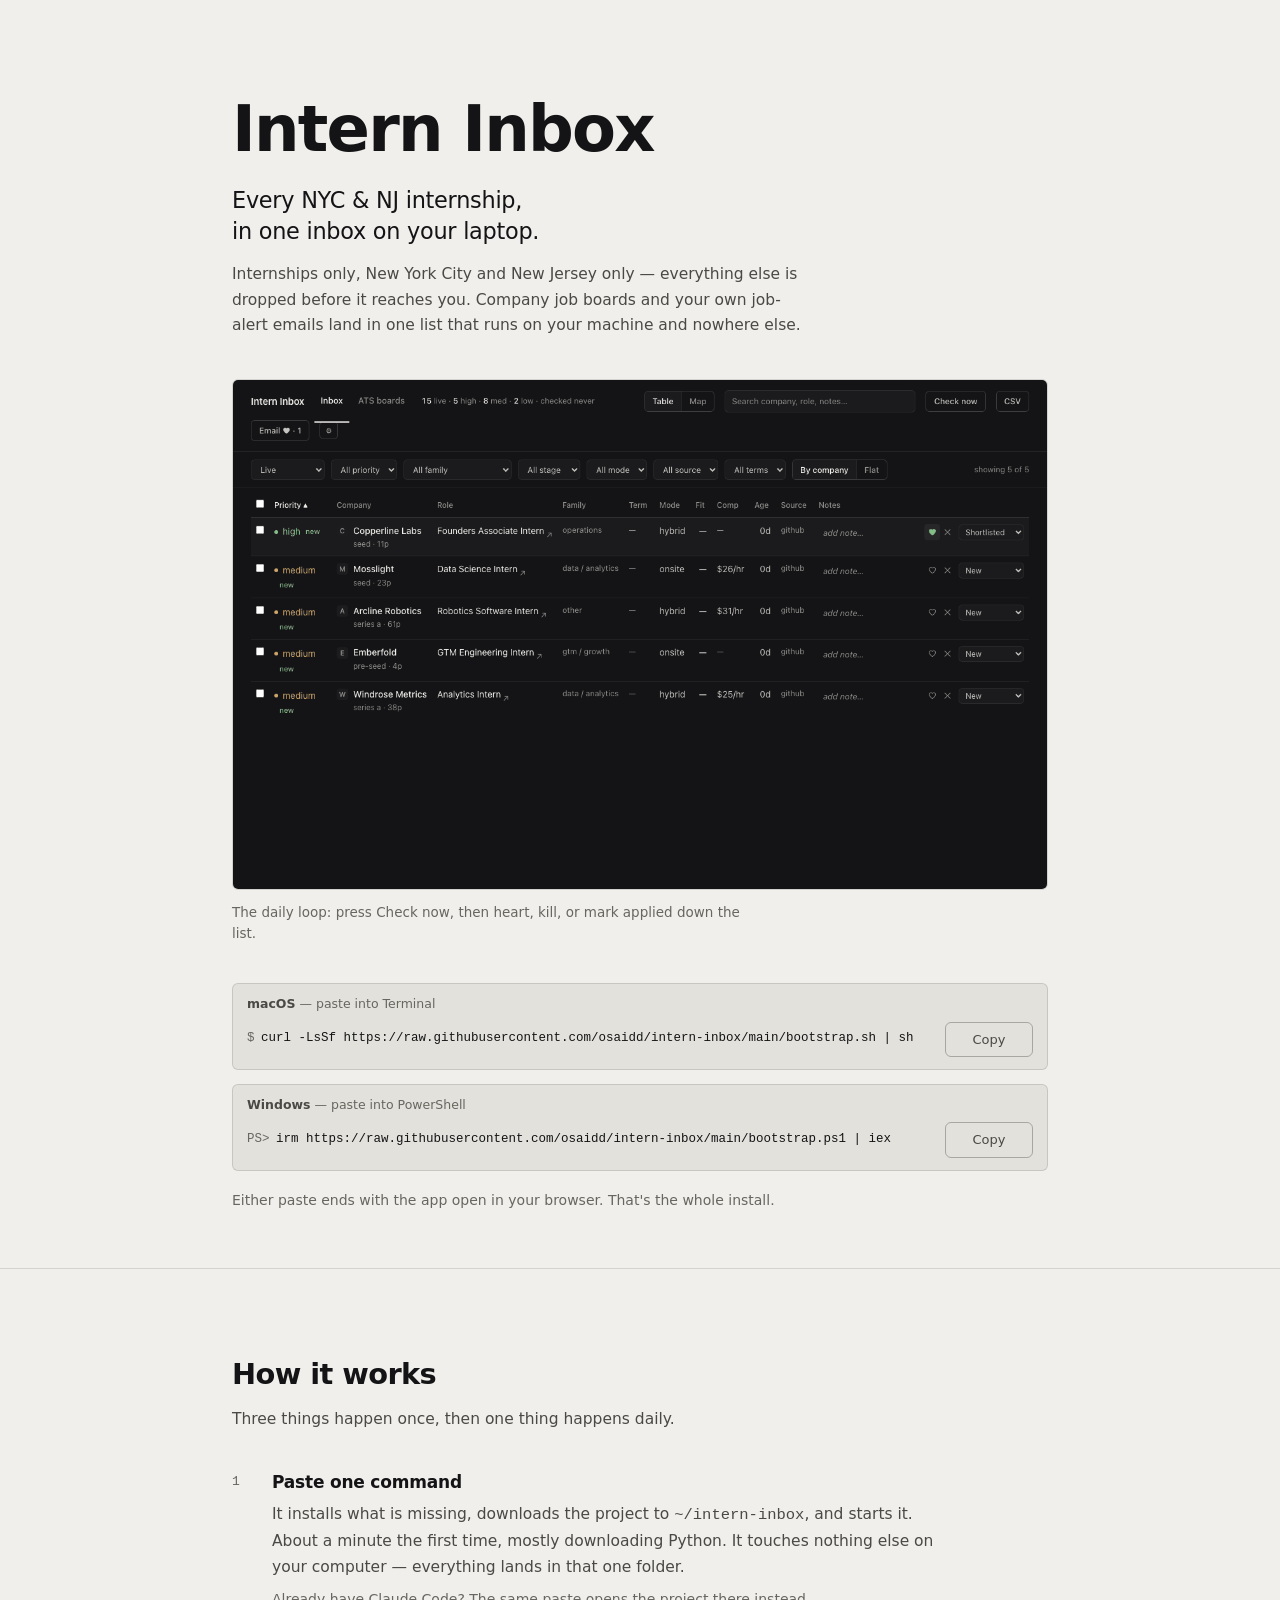
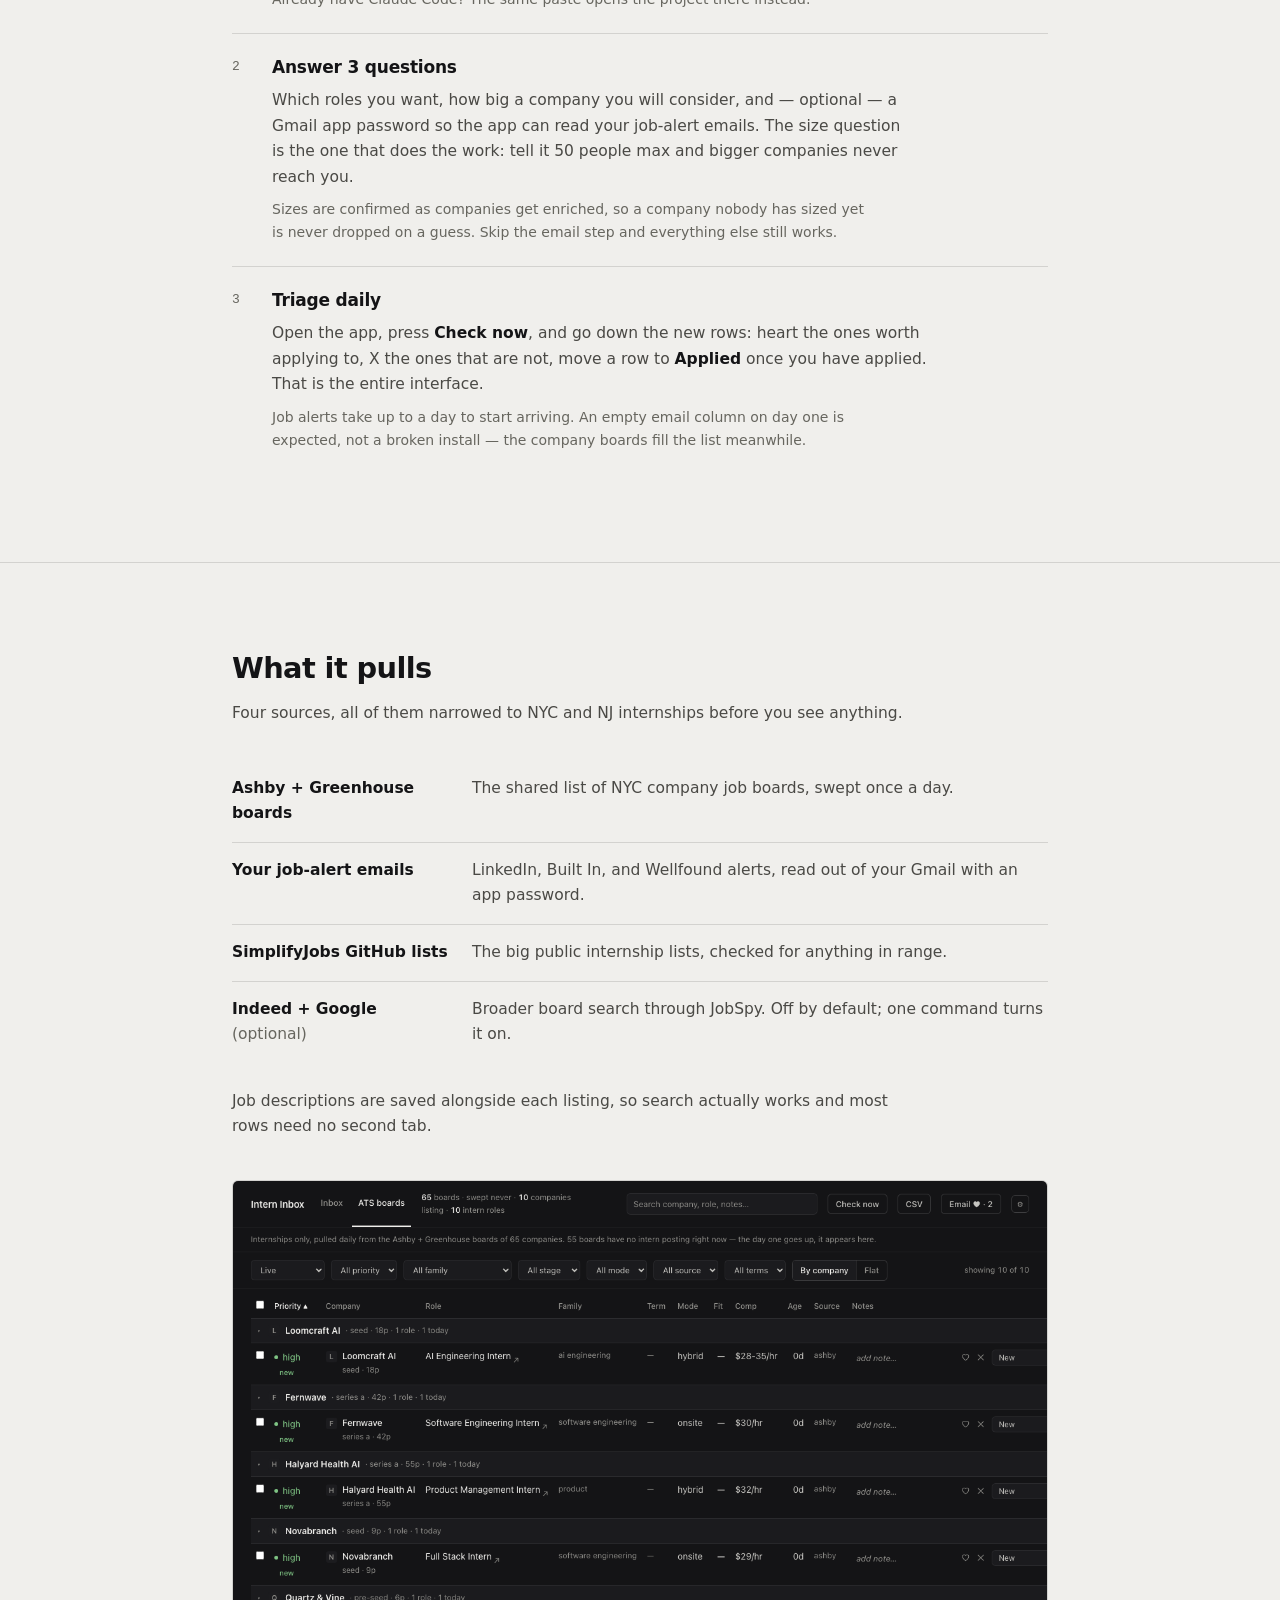
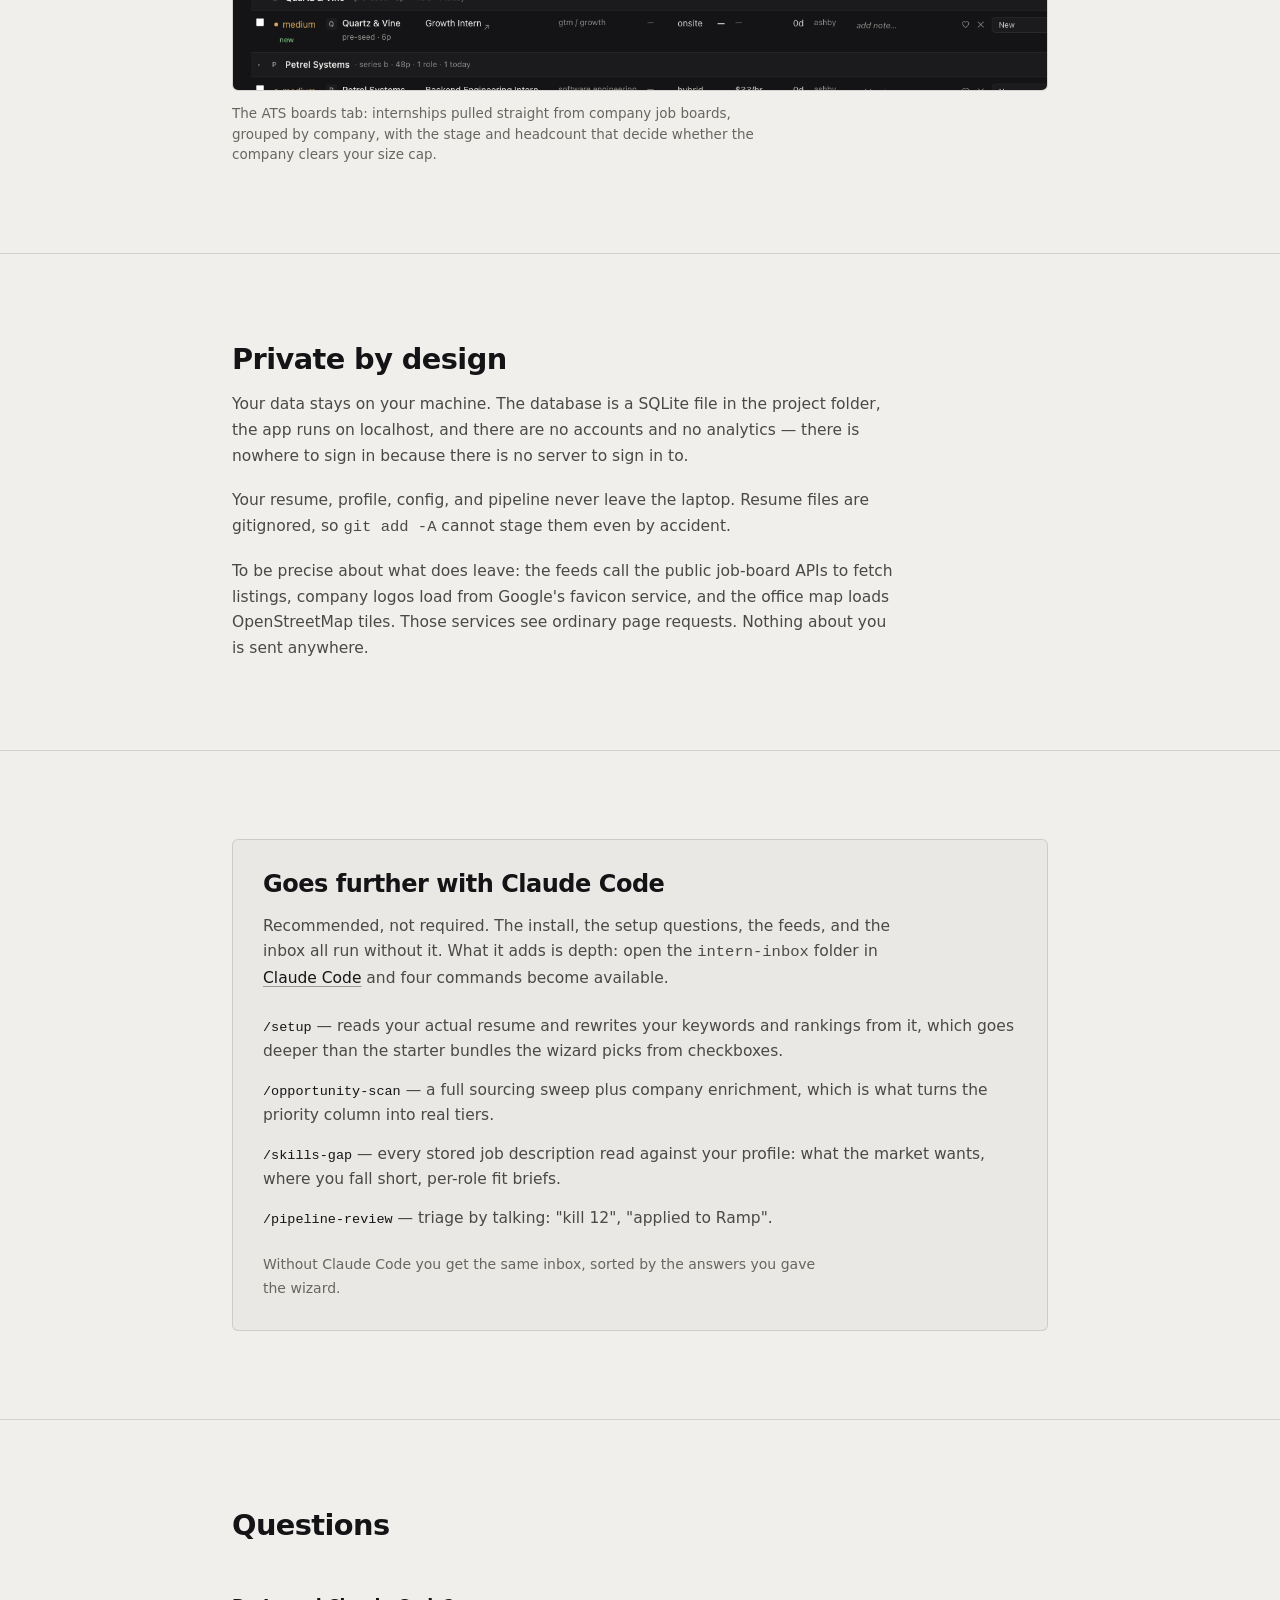
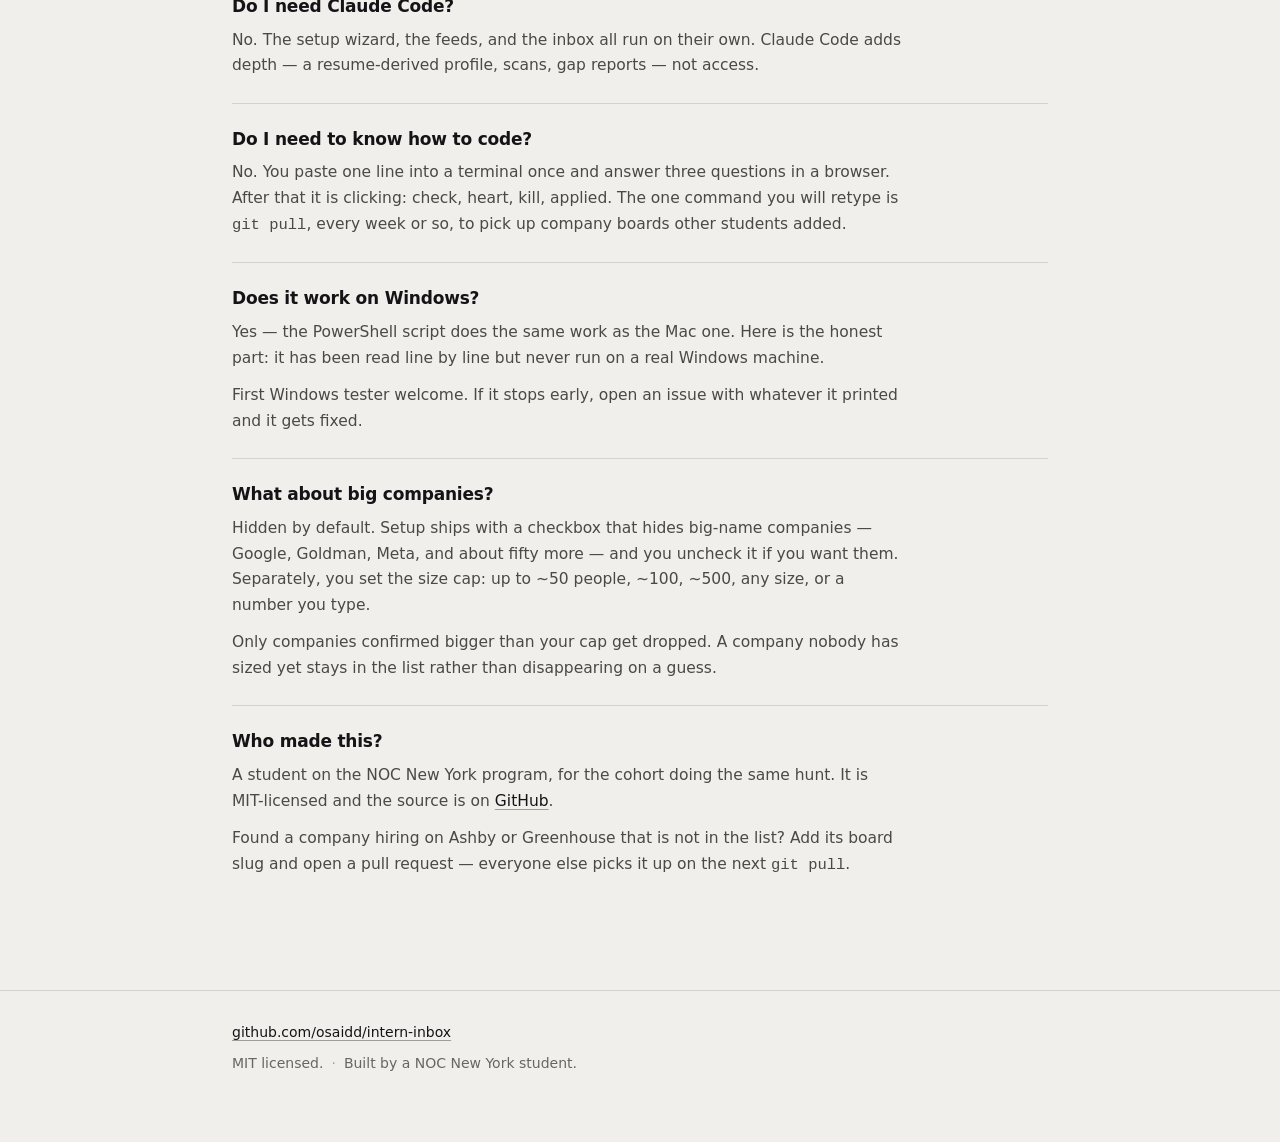
==== docs/index.html @ 1ba1673c "docs: self-contained landing page for GitHub Pages One file, no external requests. Inline CSS in the" ====
<!doctype html>
<html lang="en">
<head>
<meta charset="utf-8">
<meta name="viewport" content="width=device-width, initial-scale=1">
<meta name="color-scheme" content="dark light">
<title>Intern Inbox — NYC/NJ internships, triaged on your laptop</title>
<meta name="description" content="A local, private internship pipeline for students hunting NYC and NJ internships. Company job boards plus your own job-alert emails, triaged in one inbox that runs on your laptop. One paste to install.">
<meta property="og:type" content="website">
<meta property="og:title" content="Intern Inbox — NYC/NJ internships, triaged on your laptop">
<meta property="og:description" content="Company job boards plus your own job-alert emails, in one inbox that runs on your laptop. One paste to install. No accounts, no analytics, nothing leaves your machine.">
<meta property="og:image" content="https://osaidd.github.io/intern-inbox/social-card.png">
<meta property="og:image:width" content="1280">
<meta property="og:image:height" content="640">
<meta name="twitter:card" content="summary_large_image">
<link rel="icon" href="data:image/svg+xml,%3Csvg%20xmlns='http://www.w3.org/2000/svg'%20viewBox='0%200%20100%20100'%3E%3Ctext%20y='.9em'%20font-size='90'%3E📥%3C/text%3E%3C/svg%3E">
<style>
/* Intern Inbox — landing page.
   Same quiet-ledger palette as the app itself: near-black surfaces, off-white
   ink, hairline rules, one green reserved for state. Dark-first; the light
   scheme is the same two anchors inverted. No external requests. */
:root {
  color-scheme: dark;
  --bg: #141416;
  --surface: #1b1b1e;
  --raised: #202024;
  --line: rgba(255, 255, 255, 0.10);
  --line-strong: rgba(255, 255, 255, 0.18);
  --ink: #f0efec;
  --text: #c6c5c1;
  --muted: #8f8e8a;
  --ok: #7fc484;
  --rule: rgba(255, 255, 255, 0.38);
  --sans: "Inter", system-ui, -apple-system, "Segoe UI", sans-serif;
  --mono: "JetBrains Mono", ui-monospace, "SF Mono", Menlo, Consolas, monospace;
  --radius: 6px;
  --page: 880px;
  --pad: clamp(20px, 5vw, 32px);
  --rhythm: clamp(52px, 8vw, 88px);
  --lh: 1.7;
  --ease: cubic-bezier(0.22, 1, 0.36, 1);
}
@media (prefers-color-scheme: light) {
  :root {
    color-scheme: light;
    --bg: #f0efec;
    --surface: #e9e8e4;
    --raised: #e3e1dc;
    --line: rgba(0, 0, 0, 0.12);
    --line-strong: rgba(0, 0, 0, 0.26);
    --ink: #141416;
    --text: #4a4945;
    --muted: #67665f;
    --ok: #26682f;
    --rule: rgba(0, 0, 0, 0.34);
    --lh: 1.65;
  }
}

*, *::before, *::after { box-sizing: border-box; }
body, h1, h2, h3, p, ol, ul, dl, dd, figure, blockquote { margin: 0; }
ol, ul { padding: 0; list-style: none; }
html { background: var(--bg); -webkit-text-size-adjust: 100%; }
body {
  background: var(--bg);
  color: var(--text);
  font-family: var(--sans);
  font-size: 15.5px;
  line-height: var(--lh);
  -webkit-font-smoothing: antialiased;
  overflow-wrap: break-word;
}
a { color: var(--ink); text-decoration: underline; text-decoration-color: var(--rule);
    text-underline-offset: 3px; transition: text-decoration-color 0.15s ease-out; }
a:hover { text-decoration-color: currentColor; }
:is(a, button):focus-visible { outline: 2px solid var(--ink); outline-offset: 3px; border-radius: 2px; }
::selection { background: rgba(127, 196, 132, 0.28); }
img { max-width: 100%; height: auto; }
strong, b { color: var(--ink); font-weight: 600; }
code, kbd { font-family: var(--mono); }

.wrap { max-width: var(--page); margin: 0 auto; padding: 0 var(--pad); }

h1, h2, h3 { color: var(--ink); text-wrap: balance; letter-spacing: -0.02em; }
h1 {
  font-size: clamp(2.4rem, 1.62rem + 3.3vw, 4rem);
  font-weight: 600;
  line-height: 1.04;
  letter-spacing: -0.028em;
}
h2 { font-size: clamp(1.4rem, 1.22rem + 0.75vw, 1.8rem); font-weight: 600; line-height: 1.22; }
h3 { font-size: 1.0625rem; font-weight: 600; line-height: 1.4; letter-spacing: -0.012em; }
p { text-wrap: pretty; max-width: 68ch; }

/* ---------- hero ---------- */
.hero { padding: clamp(48px, 9vw, 96px) 0 clamp(34px, 5.5vw, 56px); }
.hero .deck {
  color: var(--ink);
  font-size: clamp(1.1rem, 1rem + 0.5vw, 1.4rem);
  line-height: 1.42;
  letter-spacing: -0.012em;
  margin-top: clamp(16px, 2.4vw, 22px);
  max-width: 32ch;
  text-wrap: balance;
}
.hero .scope { margin-top: 14px; color: var(--text); max-width: 58ch; }

figure { margin: clamp(28px, 4.5vw, 40px) 0 0; }
figure img { display: block; width: 100%; border: 1px solid var(--line); border-radius: var(--radius); }
figcaption { margin-top: 12px; color: var(--muted); font-size: 13.5px; line-height: 1.55; max-width: 62ch; }

/* ---------- paste commands ---------- */
/* minmax(0, 1fr) everywhere a pre-formatted command lives: without it the
   command's min-content width blows the track past the viewport. */
.pastes { margin-top: clamp(28px, 4.5vw, 40px); display: grid; grid-template-columns: minmax(0, 1fr); gap: 14px; }
.paste { min-width: 0; background: var(--raised); border: 1px solid var(--line); border-radius: var(--radius); padding: 12px 14px; }
.paste-os {
  display: block;
  color: var(--muted);
  font-size: 12.5px;
  line-height: 1.3;
  margin-bottom: 9px;
}
.paste-os b { color: var(--text); font-weight: 600; }
.paste-row { display: flex; align-items: center; gap: 12px; min-width: 0; }
.cmd {
  flex: 1 1 auto;
  min-width: 0;
  display: block;
  overflow-x: auto;
  scrollbar-width: thin;
  color: var(--ink);
  font-size: 12.5px;
  line-height: 1.65;
  white-space: pre;
  padding-bottom: 2px;
}
.cmd .prompt { color: var(--muted); user-select: none; -webkit-user-select: none; margin-right: 0.85ch; }
.copy {
  flex: 0 0 auto;
  min-width: 5.5rem;
  font: inherit;
  font-size: 13px;
  font-weight: 500;
  color: var(--text);
  background: none;
  border: 1px solid var(--line-strong);
  border-radius: var(--radius);
  padding: 6px 14px;
  cursor: pointer;
  transition: color 0.15s ease-out, border-color 0.15s ease-out, background-color 0.15s ease-out;
}
.copy:hover { color: var(--ink); border-color: var(--ink); background: var(--surface); }
.copy[data-state="done"], .copy[data-state="done"]:hover { color: var(--ok); border-color: var(--ok); background: none; }
.paste-hint { display: block; margin-top: 9px; color: var(--muted); font-size: 12.5px; }
.paste-hint[hidden] { display: none; }
.hero-note { margin-top: 18px; color: var(--muted); font-size: 14px; }

/* ---------- sections ---------- */
section { border-top: 1px solid var(--line); padding: var(--rhythm) 0; }
.lede { margin-top: 15px; }
.lede + .lede { margin-top: 19px; }

/* how it works — a real sequence, so the numbers mean something */
.steps { margin-top: clamp(24px, 3.5vw, 34px); }
.steps li { display: grid; grid-template-columns: 2.25rem minmax(0, 1fr); gap: 0 4px; padding: 22px 0; border-top: 1px solid var(--line); }
.steps li:first-child { border-top: 0; padding-top: 4px; }
.steps .n { color: var(--muted); font-family: var(--mono); font-size: 13px; font-variant-numeric: tabular-nums; line-height: 1.75; }
.steps p { margin-top: 8px; }
.steps .aside { margin-top: 8px; color: var(--muted); font-size: 14px; }

/* what it pulls — ledger rows, not cards */
.sources { margin-top: clamp(24px, 3.5vw, 34px); display: grid; grid-template-columns: minmax(0, 15rem) minmax(0, 1fr); }
.sources dt { color: var(--ink); font-weight: 600; padding: 15px 20px 15px 0; border-top: 1px solid var(--line); }
.sources dd { margin: 0; padding: 15px 0; border-top: 1px solid var(--line); }
.sources dt:first-of-type, .sources dt:first-of-type + dd { border-top: 0; }
.sources .opt { color: var(--muted); font-weight: 400; }
.after-sources { margin-top: 26px; }

/* claude code — an aside, so it gets the one panel on the page */
.panel { background: var(--surface); border: 1px solid var(--line); border-radius: var(--radius); padding: clamp(20px, 3.4vw, 30px); }
.panel h2 { font-size: clamp(1.25rem, 1.14rem + 0.45vw, 1.5rem); }
.commands { margin-top: 22px; display: grid; gap: 13px; }
.commands li { padding-left: 0; }
.commands code { color: var(--ink); font-size: 13.5px; font-weight: 500; }
.commands span { color: var(--text); }
.panel .close { margin-top: 22px; color: var(--muted); font-size: 14px; }

/* faq */
.faq { margin-top: clamp(20px, 3vw, 28px); }
.faq > div { padding: 24px 0; border-top: 1px solid var(--line); }
.faq > div:first-child { border-top: 0; }
.faq p { margin-top: 9px; }
.faq p + p { margin-top: 12px; }

/* footer */
footer { border-top: 1px solid var(--line); padding: 30px 0 clamp(44px, 7vw, 72px); color: var(--muted); font-size: 14px; }
footer p { max-width: none; }
footer .meta { margin-top: 7px; }
footer .sep { padding: 0 8px; opacity: 0.55; }

.vh { position: absolute; width: 1px; height: 1px; margin: -1px; padding: 0; overflow: hidden; clip-path: inset(50%); white-space: nowrap; border: 0; }

/* ---------- narrow ---------- */
/* The paste row stacks as soon as the command stops fitting beside the button —
   a command clipped by two characters reads as a bug, not as a scroll box. */
@media (max-width: 880px) {
  .paste-row { flex-direction: column; align-items: stretch; gap: 12px; }
  .cmd { max-width: 100%; }
  .copy { width: 100%; padding: 10px 14px; }
}
@media (max-width: 640px) {
  body { font-size: 15px; }
  .hero .deck { max-width: none; }
  .steps li { grid-template-columns: 1.75rem minmax(0, 1fr); }
  .sources { grid-template-columns: minmax(0, 1fr); }
  .sources dt { padding: 16px 0 0; }
  .sources dd { padding: 4px 0 16px; border-top: 0; }
  .sources dt:first-of-type + dd { border-top: 0; }
  footer .meta span { display: block; }
  footer .meta .sep { display: none; }
}

/* ---------- motion ---------- */
@media (prefers-reduced-motion: no-preference) {
  .hero > .wrap > * { animation: rise 0.55s var(--ease) both; }
  .hero > .wrap > *:nth-child(2) { animation-delay: 0.05s; }
  .hero > .wrap > *:nth-child(3) { animation-delay: 0.1s; }
  .hero > .wrap > *:nth-child(4) { animation-delay: 0.15s; }
  .hero > .wrap > *:nth-child(5) { animation-delay: 0.2s; }
  .hero > .wrap > *:nth-child(6) { animation-delay: 0.25s; }
  @keyframes rise { from { opacity: 0; transform: translateY(10px); } to { opacity: 1; transform: none; } }
}
</style>
</head>
<body>

<header class="hero">
  <div class="wrap">
    <h1>Intern Inbox</h1>
    <p class="deck">Every NYC &amp; NJ internship, in one inbox on your laptop.</p>
    <p class="scope">Internships only, New York City and New Jersey only — everything else is dropped
      before it reaches you. Company job boards and your own job-alert emails land in one list that
      runs on your machine and nowhere else.</p>

    <figure>
      <img src="demo.gif" alt="The Intern Inbox app: a dark table of NYC internship listings being worked through row by row — hearted, killed, moved to applied — then the ATS boards tab, grouped by company." width="1280" height="800" loading="lazy" decoding="async">
      <figcaption>The daily loop: press Check now, then heart, kill, or mark applied down the list.</figcaption>
    </figure>

    <div class="pastes">
      <div class="paste">
        <span class="paste-os"><b>macOS</b> — paste into Terminal</span>
        <div class="paste-row">
          <code class="cmd"><span class="prompt" aria-hidden="true">$</span><span id="cmd-mac">curl -LsSf https://raw.githubusercontent.com/osaidd/intern-inbox/main/bootstrap.sh | sh</span></code>
          <button type="button" class="copy" data-cmd="cmd-mac" data-hint="hint-mac">
            <span class="copy-label" aria-live="polite">Copy</span>
            <span class="vh"> the macOS install command</span>
          </button>
        </div>
        <span class="paste-hint" id="hint-mac" hidden>Selected — press Cmd-C to copy.</span>
      </div>

      <div class="paste">
        <span class="paste-os"><b>Windows</b> — paste into PowerShell</span>
        <div class="paste-row">
          <code class="cmd"><span class="prompt" aria-hidden="true">PS&gt;</span><span id="cmd-win">irm https://raw.githubusercontent.com/osaidd/intern-inbox/main/bootstrap.ps1 | iex</span></code>
          <button type="button" class="copy" data-cmd="cmd-win" data-hint="hint-win">
            <span class="copy-label" aria-live="polite">Copy</span>
            <span class="vh"> the Windows install command</span>
          </button>
        </div>
        <span class="paste-hint" id="hint-win" hidden>Selected — press Ctrl-C to copy.</span>
      </div>
    </div>

    <p class="hero-note">Either paste ends with the app open in your browser. That's the whole install.</p>
  </div>
</header>

<main>

<section id="how">
  <div class="wrap">
    <h2>How it works</h2>
    <p class="lede">Three things happen once, then one thing happens daily.</p>

    <ol class="steps">
      <li>
        <span class="n" aria-hidden="true">1</span>
        <div>
          <h3>Paste one command</h3>
          <p>It installs what is missing, downloads the project to <code>~/intern-inbox</code>, and starts it.
            About a minute the first time, mostly downloading Python. It touches nothing else on your computer —
            everything lands in that one folder.</p>
          <p class="aside">Already have Claude Code? The same paste opens the project there instead.</p>
        </div>
      </li>
      <li>
        <span class="n" aria-hidden="true">2</span>
        <div>
          <h3>Answer 3 questions</h3>
          <p>Which roles you want, how big a company you will consider, and — optional — a Gmail app password
            so the app can read your job-alert emails. The size question is the one that does the work:
            tell it 50 people max and bigger companies never reach you.</p>
          <p class="aside">Sizes are confirmed as companies get enriched, so a company nobody has sized yet
            is never dropped on a guess. Skip the email step and everything else still works.</p>
        </div>
      </li>
      <li>
        <span class="n" aria-hidden="true">3</span>
        <div>
          <h3>Triage daily</h3>
          <p>Open the app, press <strong>Check now</strong>, and go down the new rows: heart the ones worth
            applying to, X the ones that are not, move a row to <strong>Applied</strong> once you have applied.
            That is the entire interface.</p>
          <p class="aside">Job alerts take up to a day to start arriving. An empty email column on day one is
            expected, not a broken install — the company boards fill the list meanwhile.</p>
        </div>
      </li>
    </ol>
  </div>
</section>

<section id="sources">
  <div class="wrap">
    <h2>What it pulls</h2>
    <p class="lede">Four sources, all of them narrowed to NYC and NJ internships before you see anything.</p>

    <dl class="sources">
      <dt>Ashby + Greenhouse boards</dt>
      <dd>The shared list of NYC company job boards, swept once a day.</dd>

      <dt>Your job-alert emails</dt>
      <dd>LinkedIn, Built In, and Wellfound alerts, read out of your Gmail with an app password.</dd>

      <dt>SimplifyJobs GitHub lists</dt>
      <dd>The big public internship lists, checked for anything in range.</dd>

      <dt>Indeed + Google <span class="opt">(optional)</span></dt>
      <dd>Broader board search through JobSpy. Off by default; one command turns it on.</dd>
    </dl>

    <p class="after-sources">Job descriptions are saved alongside each listing, so search actually works and
      most rows need no second tab.</p>

    <figure>
      <img src="screenshot.png" alt="The ATS boards tab, grouped by company: Loomcraft AI, Fernwave, Halyard Health AI and others, each showing its intern roles with priority, funding stage, headcount, work mode and hourly pay." width="1280" height="800" loading="lazy" decoding="async">
      <figcaption>The ATS boards tab: internships pulled straight from company job boards, grouped by company,
        with the stage and headcount that decide whether the company clears your size cap.</figcaption>
    </figure>
  </div>
</section>

<section id="private">
  <div class="wrap">
    <h2>Private by design</h2>
    <p class="lede">Your data stays on your machine. The database is a SQLite file in the project folder,
      the app runs on localhost, and there are no accounts and no analytics — there is nowhere to sign in
      because there is no server to sign in to.</p>
    <p class="lede">Your resume, profile, config, and pipeline never leave the laptop. Resume files are
      gitignored, so <code>git add -A</code> cannot stage them even by accident.</p>
    <p class="lede">To be precise about what does leave: the feeds call the public job-board APIs to fetch
      listings, company logos load from Google's favicon service, and the office map loads OpenStreetMap
      tiles. Those services see ordinary page requests. Nothing about you is sent anywhere.</p>
  </div>
</section>

<section id="claude">
  <div class="wrap">
    <div class="panel">
      <h2>Goes further with Claude Code</h2>
      <p class="lede">Recommended, not required. The install, the setup questions, the feeds, and the inbox
        all run without it. What it adds is depth: open the <code>intern-inbox</code> folder in
        <a href="https://claude.com/claude-code">Claude Code</a> and four commands become available.</p>

      <ul class="commands">
        <li><code>/setup</code> <span>— reads your actual resume and rewrites your keywords and rankings from
          it, which goes deeper than the starter bundles the wizard picks from checkboxes.</span></li>
        <li><code>/opportunity-scan</code> <span>— a full sourcing sweep plus company enrichment, which is what
          turns the priority column into real tiers.</span></li>
        <li><code>/skills-gap</code> <span>— every stored job description read against your profile: what the
          market wants, where you fall short, per-role fit briefs.</span></li>
        <li><code>/pipeline-review</code> <span>— triage by talking: "kill 12", "applied to Ramp".</span></li>
      </ul>

      <p class="close">Without Claude Code you get the same inbox, sorted by the answers you gave the wizard.</p>
    </div>
  </div>
</section>

<section id="faq">
  <div class="wrap">
    <h2>Questions</h2>

    <div class="faq">
      <div>
        <h3>Do I need Claude Code?</h3>
        <p>No. The setup wizard, the feeds, and the inbox all run on their own. Claude Code adds depth — a
          resume-derived profile, scans, gap reports — not access.</p>
      </div>

      <div>
        <h3>Do I need to know how to code?</h3>
        <p>No. You paste one line into a terminal once and answer three questions in a browser. After that it
          is clicking: check, heart, kill, applied. The one command you will retype is <code>git pull</code>,
          every week or so, to pick up company boards other students added.</p>
      </div>

      <div>
        <h3>Does it work on Windows?</h3>
        <p>Yes — the PowerShell script does the same work as the Mac one. Here is the honest part: it has been
          read line by line but never run on a real Windows machine.</p>
        <p>First Windows tester welcome. If it stops early, open an issue with whatever it printed and it gets
          fixed.</p>
      </div>

      <div>
        <h3>What about big companies?</h3>
        <p>Hidden by default. Setup ships with a checkbox that hides big-name companies — Google, Goldman, Meta,
          and about fifty more — and you uncheck it if you want them. Separately, you set the size cap: up to
          ~50 people, ~100, ~500, any size, or a number you type.</p>
        <p>Only companies confirmed bigger than your cap get dropped. A company nobody has sized yet stays in
          the list rather than disappearing on a guess.</p>
      </div>

      <div>
        <h3>Who made this?</h3>
        <p>A student on the NOC New York program, for the cohort doing the same hunt. It is MIT-licensed and the
          source is on <a href="https://github.com/osaidd/intern-inbox">GitHub</a>.</p>
        <p>Found a company hiring on Ashby or Greenhouse that is not in the list? Add its board slug and open a
          pull request — everyone else picks it up on the next <code>git pull</code>.</p>
      </div>
    </div>
  </div>
</section>

</main>

<footer>
  <div class="wrap">
    <p><a href="https://github.com/osaidd/intern-inbox">github.com/osaidd/intern-inbox</a></p>
    <p class="meta">
      <span>MIT licensed.</span><span class="sep" aria-hidden="true">·</span><span>Built by a NOC New York student.</span>
    </p>
  </div>
</footer>

<script>
(function () {
  var RESET = 2000;
  var isMac = /Mac|iPhone|iPad/.test(navigator.userAgent || "");

  function flash(btn, label, hint, state) {
    var labelEl = btn.querySelector(".copy-label");
    var hintEl = btn.dataset.hint ? document.getElementById(btn.dataset.hint) : null;
    labelEl.textContent = label;
    btn.dataset.state = state;
    if (hintEl) { hintEl.hidden = !hint; }
    clearTimeout(btn._t);
    btn._t = setTimeout(function () {
      labelEl.textContent = "Copy";
      btn.removeAttribute("data-state");
      if (hintEl) { hintEl.hidden = true; }
    }, RESET);
  }

  function selectFallback(btn, node) {
    try {
      var range = document.createRange();
      range.selectNodeContents(node);
      var sel = window.getSelection();
      sel.removeAllRanges();
      sel.addRange(range);
      var copied = false;
      try { copied = document.execCommand("copy"); } catch (e) { copied = false; }
      if (copied) { flash(btn, "Copied", false, "done"); }
      else { flash(btn, "Selected", true, "sel"); }
    } catch (e) {
      flash(btn, "Select it", false, "sel");
    }
  }

  Array.prototype.forEach.call(document.querySelectorAll(".copy"), function (btn) {
    var node = document.getElementById(btn.dataset.cmd);
    if (!node) { return; }
    var hintEl = btn.dataset.hint ? document.getElementById(btn.dataset.hint) : null;
    if (hintEl) { hintEl.textContent = "Selected — press " + (isMac ? "Cmd-C" : "Ctrl-C") + " to copy."; }

    btn.addEventListener("click", function () {
      var text = node.textContent;
      if (navigator.clipboard && navigator.clipboard.writeText) {
        navigator.clipboard.writeText(text).then(
          function () { flash(btn, "Copied", false, "done"); },
          function () { selectFallback(btn, node); }
        );
      } else {
        selectFallback(btn, node);
      }
    });
  });
})();
</script>

</body>
</html>
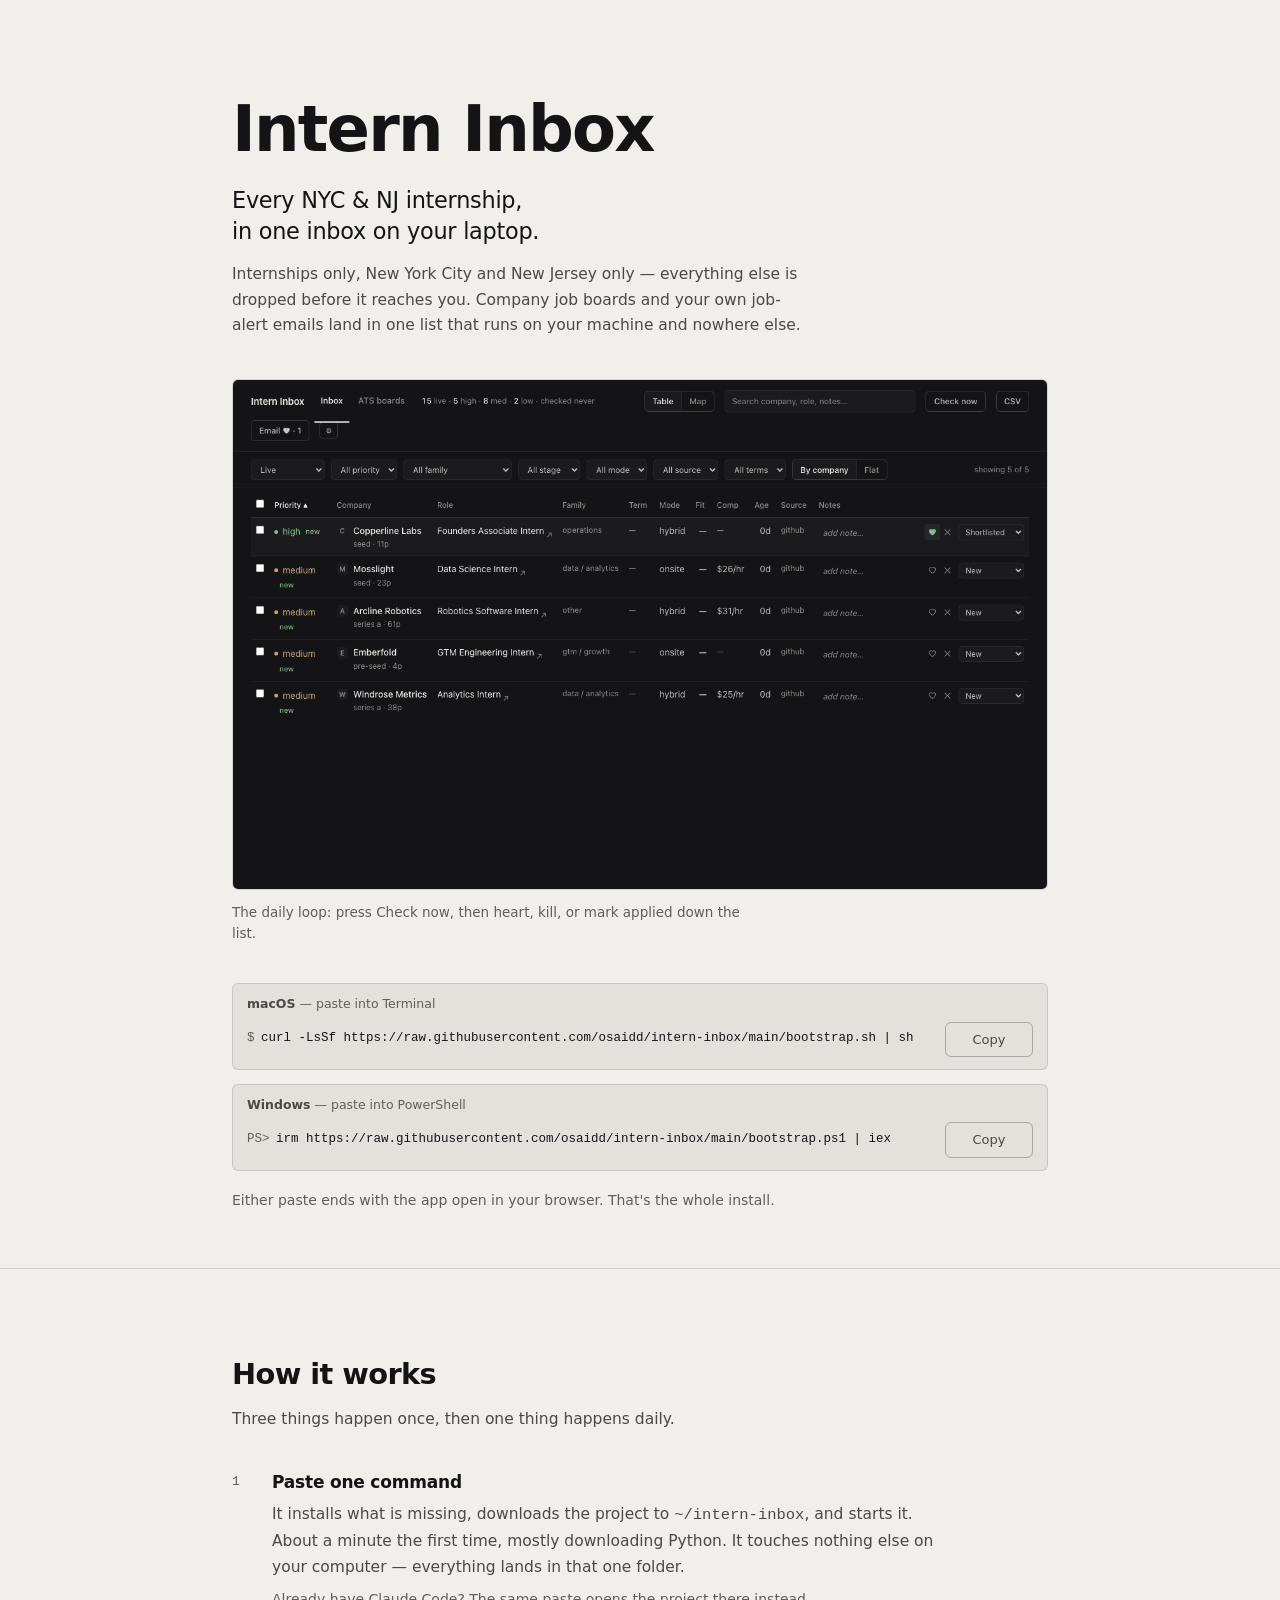
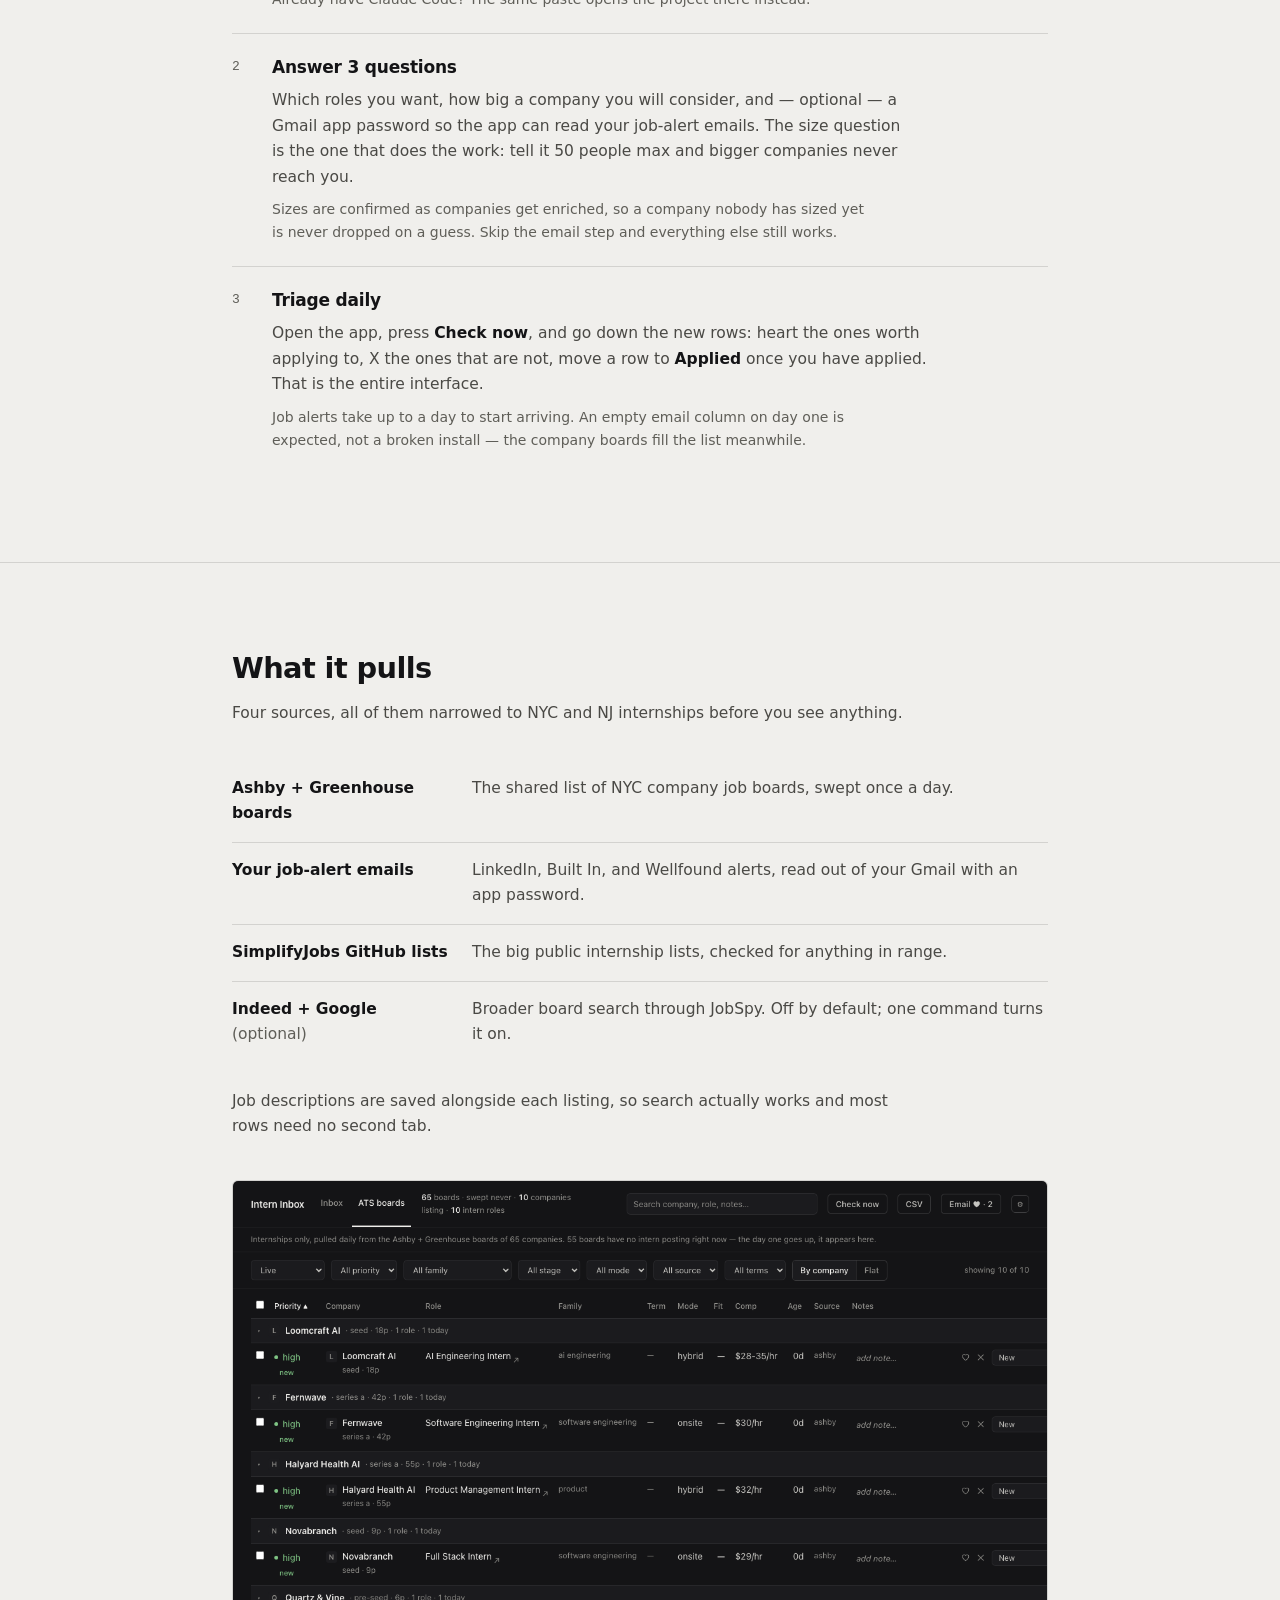
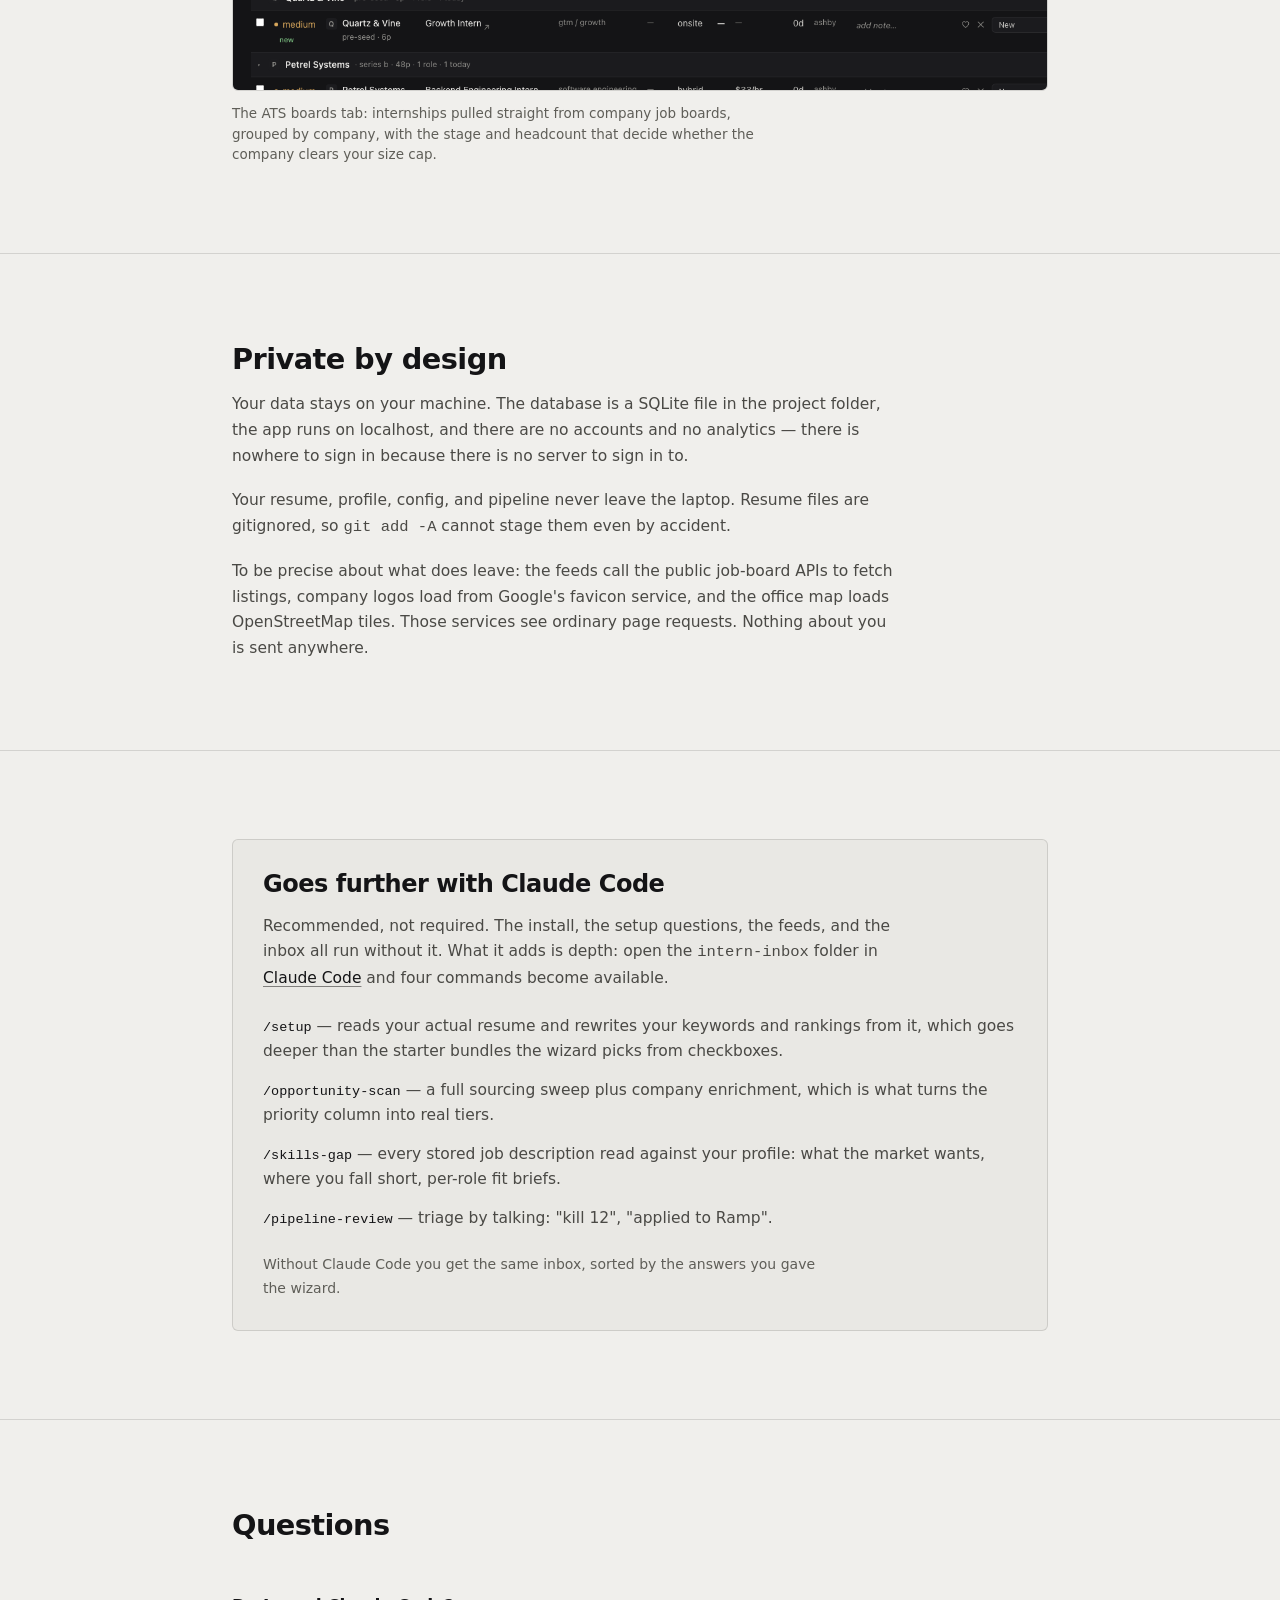
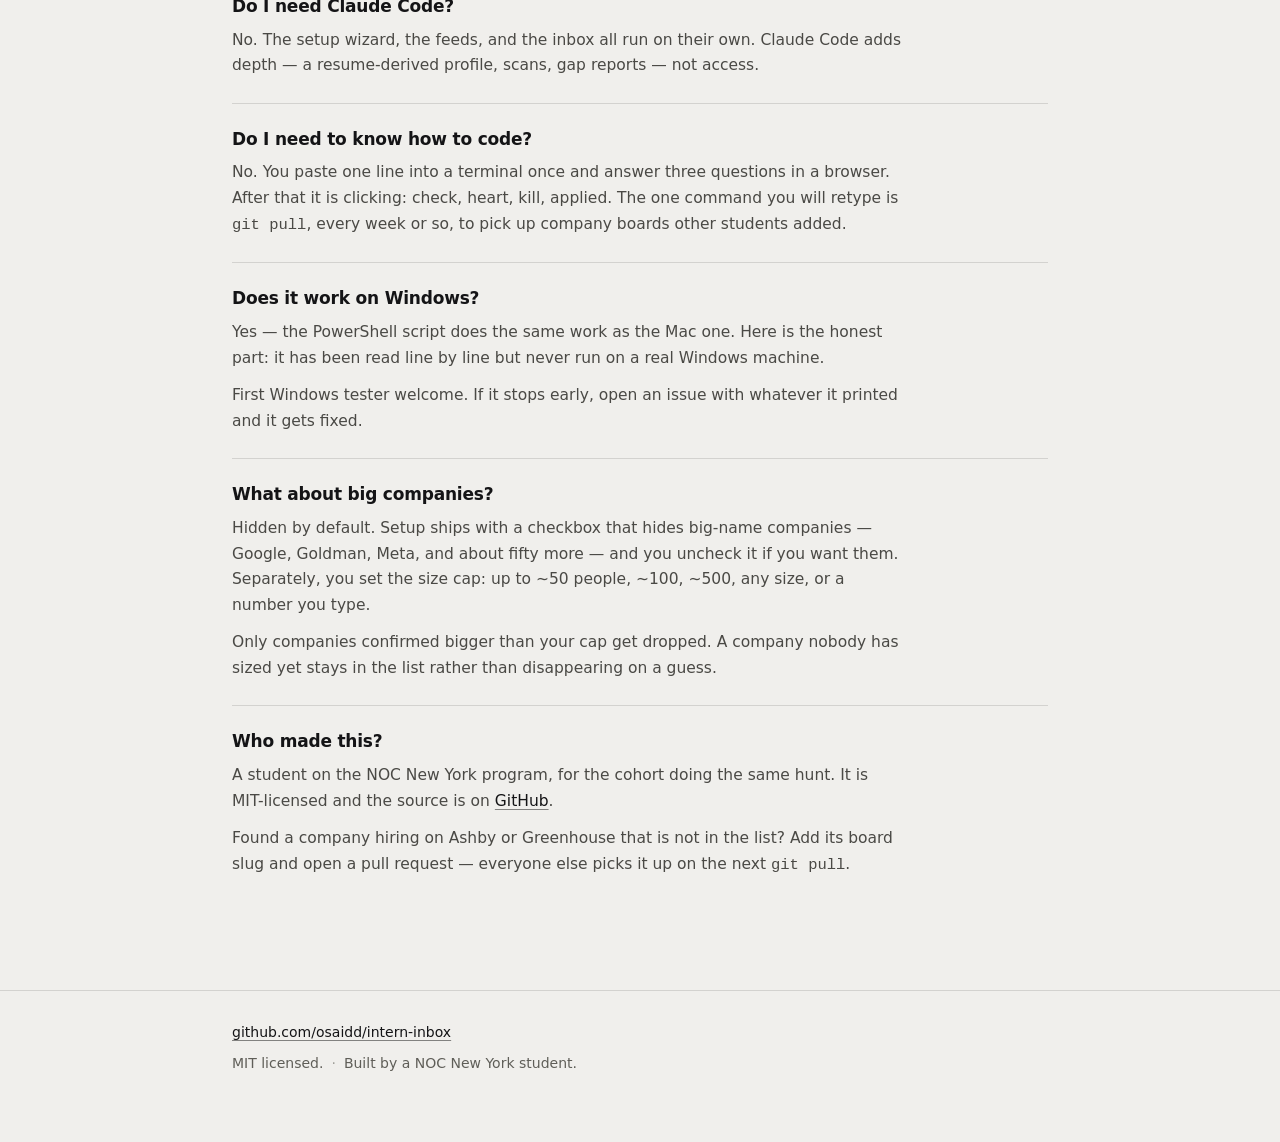
==== commit 5c6d324e: "docs: landing-page self-review — AA in light mode, list semantics restored Three things the first pa" ====
--- a/docs/index.html
+++ b/docs/index.html
@@ -50,9 +50,9 @@
     --line-strong: rgba(0, 0, 0, 0.26);
     --ink: #141416;
     --text: #4a4945;
-    --muted: #67665f;
+    --muted: #5f5e58;
     --ok: #26682f;
-    --rule: rgba(0, 0, 0, 0.34);
+    --rule: rgba(0, 0, 0, 0.46);
     --lh: 1.65;
   }
 }
@@ -285,7 +285,7 @@
     <h2>How it works</h2>
     <p class="lede">Three things happen once, then one thing happens daily.</p>
 
-    <ol class="steps">
+    <ol class="steps" role="list">
       <li>
         <span class="n" aria-hidden="true">1</span>
         <div>
@@ -374,7 +374,7 @@
         all run without it. What it adds is depth: open the <code>intern-inbox</code> folder in
         <a href="https://claude.com/claude-code">Claude Code</a> and four commands become available.</p>
 
-      <ul class="commands">
+      <ul class="commands" role="list">
         <li><code>/setup</code> <span>— reads your actual resume and rewrites your keywords and rankings from
           it, which goes deeper than the starter bundles the wizard picks from checkboxes.</span></li>
         <li><code>/opportunity-scan</code> <span>— a full sourcing sweep plus company enrichment, which is what
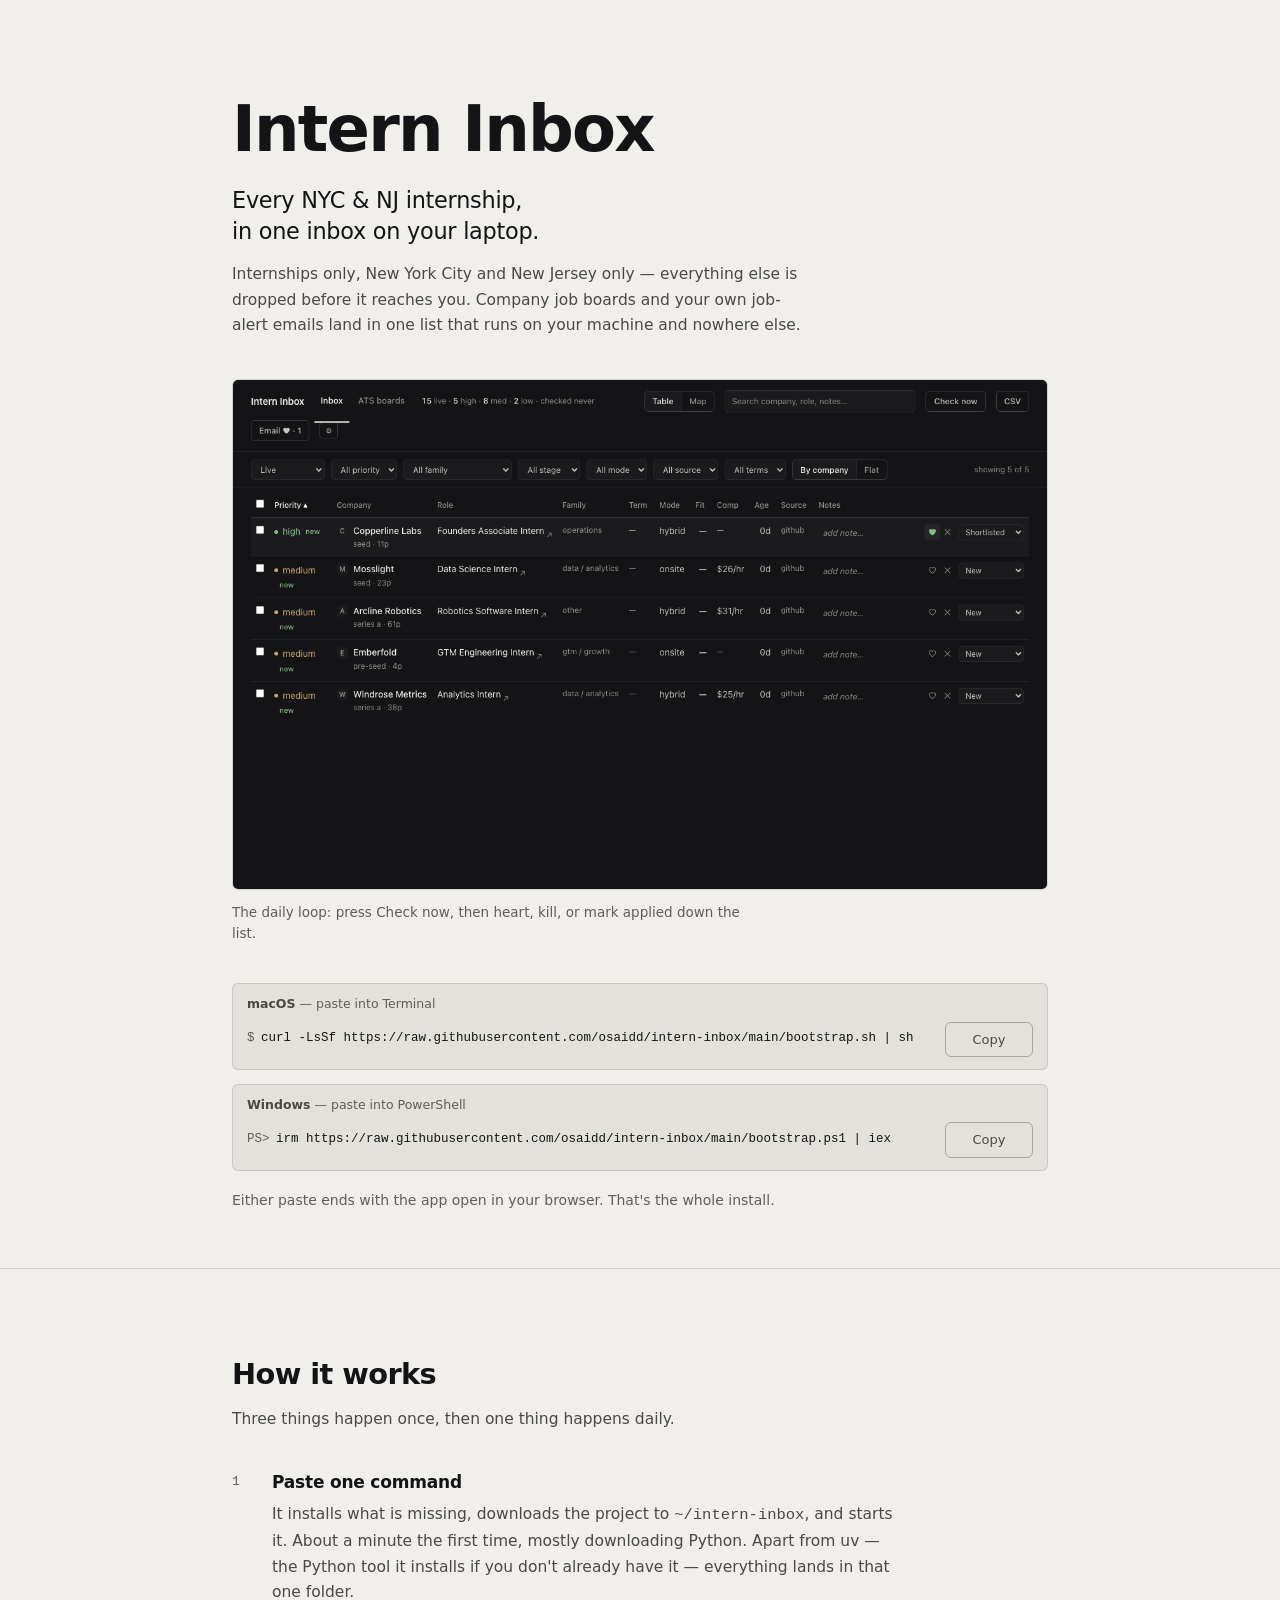
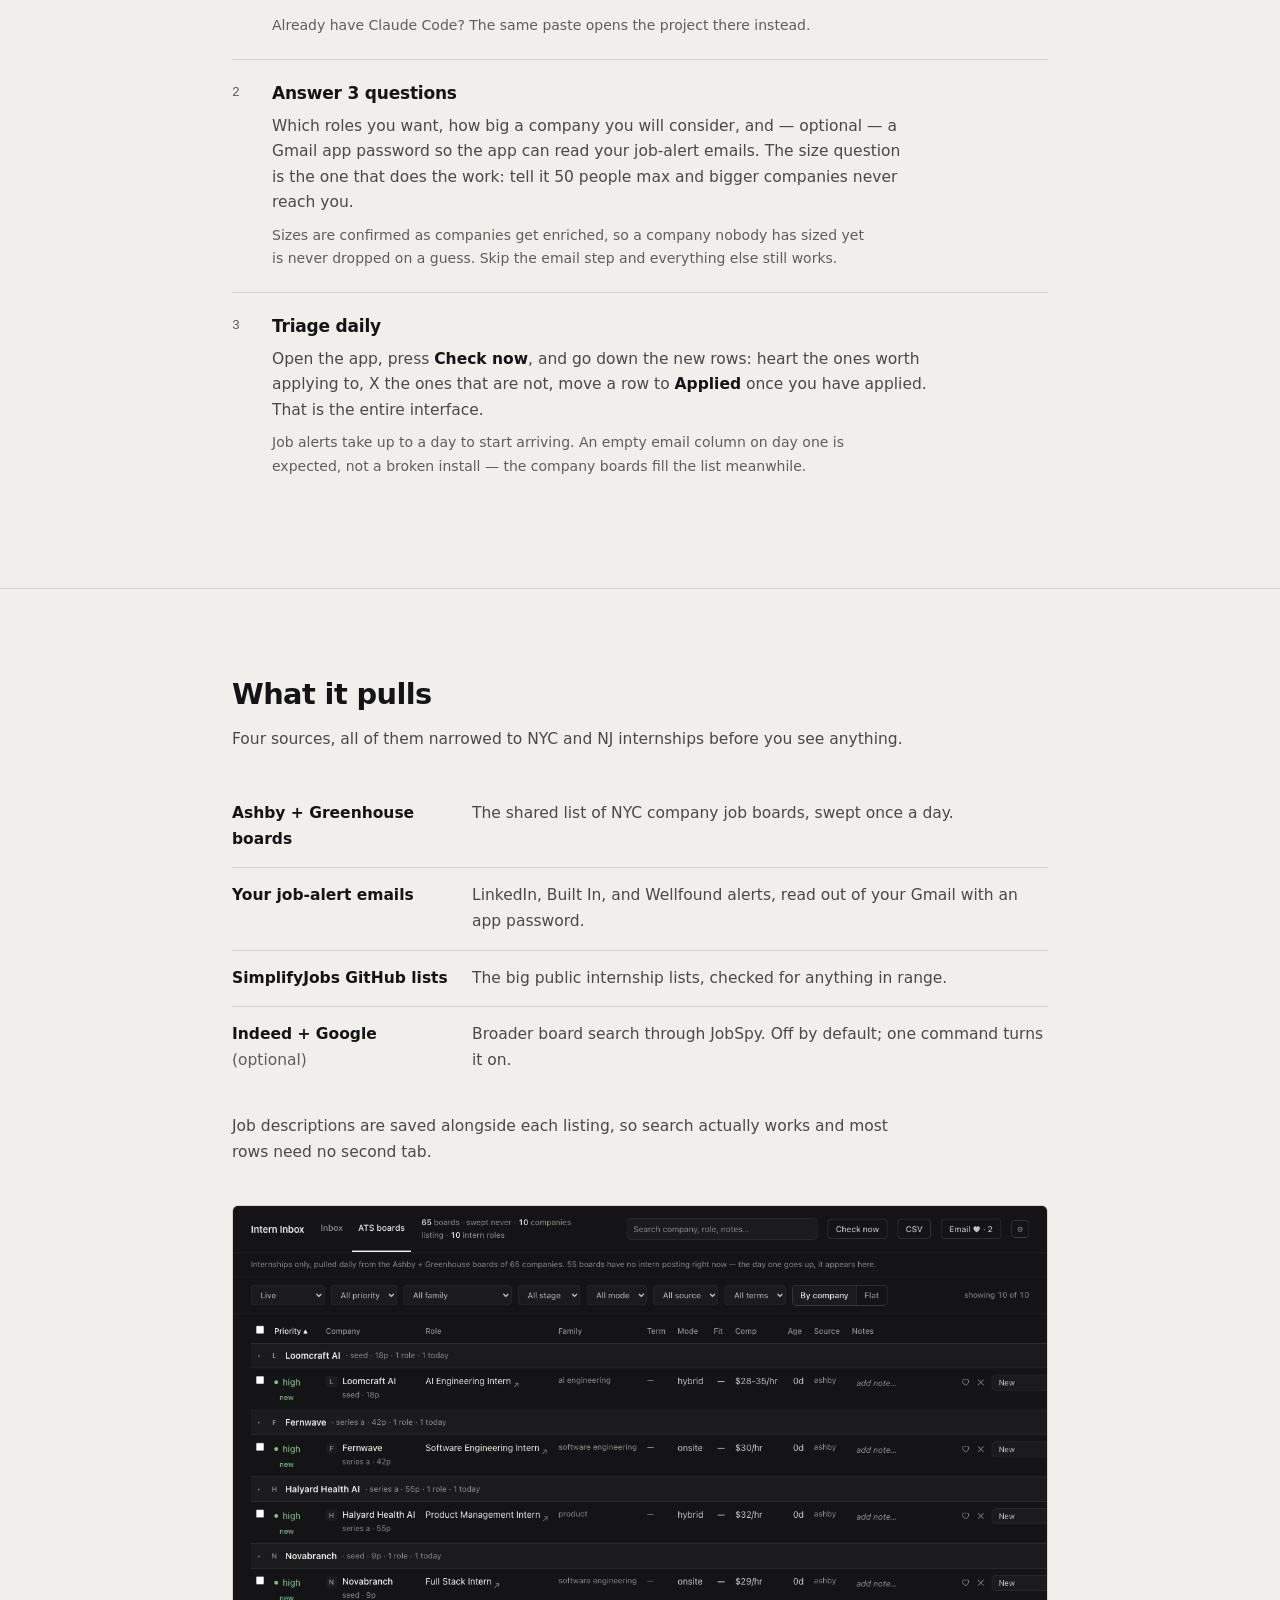
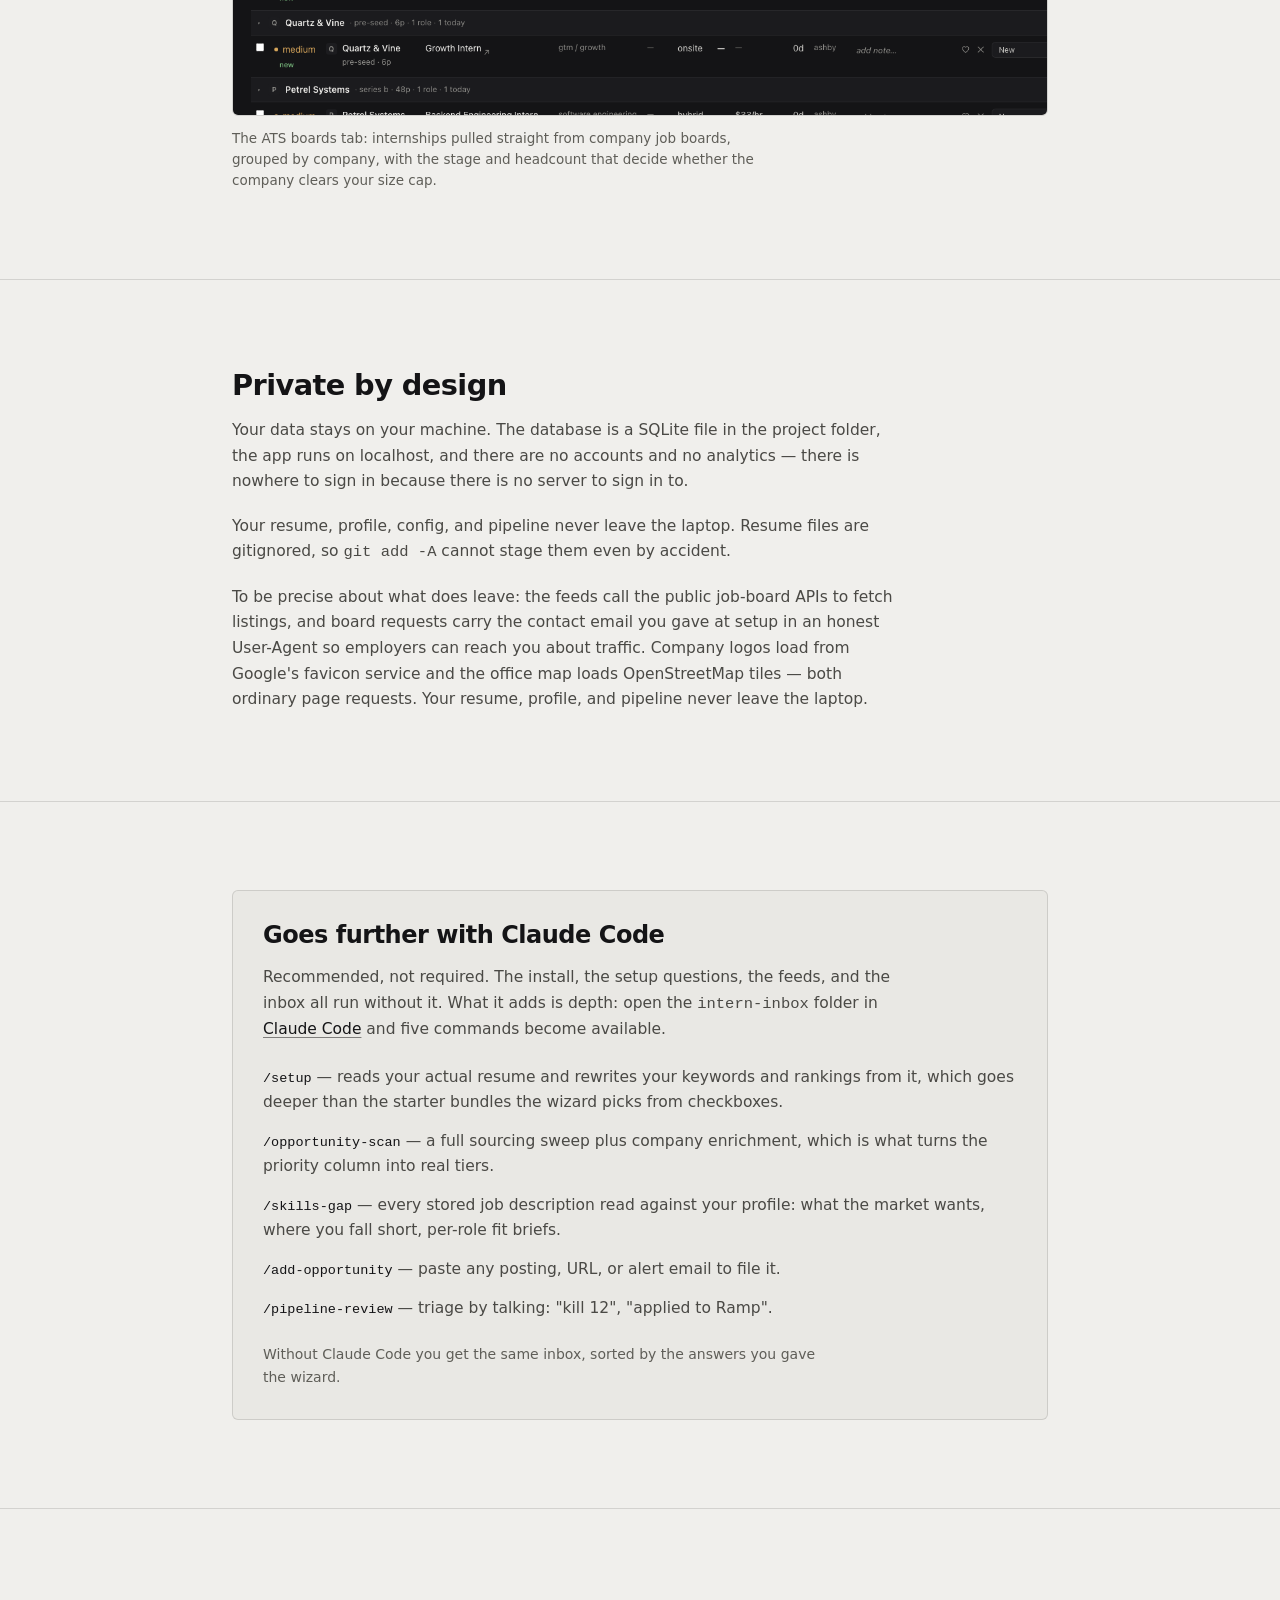
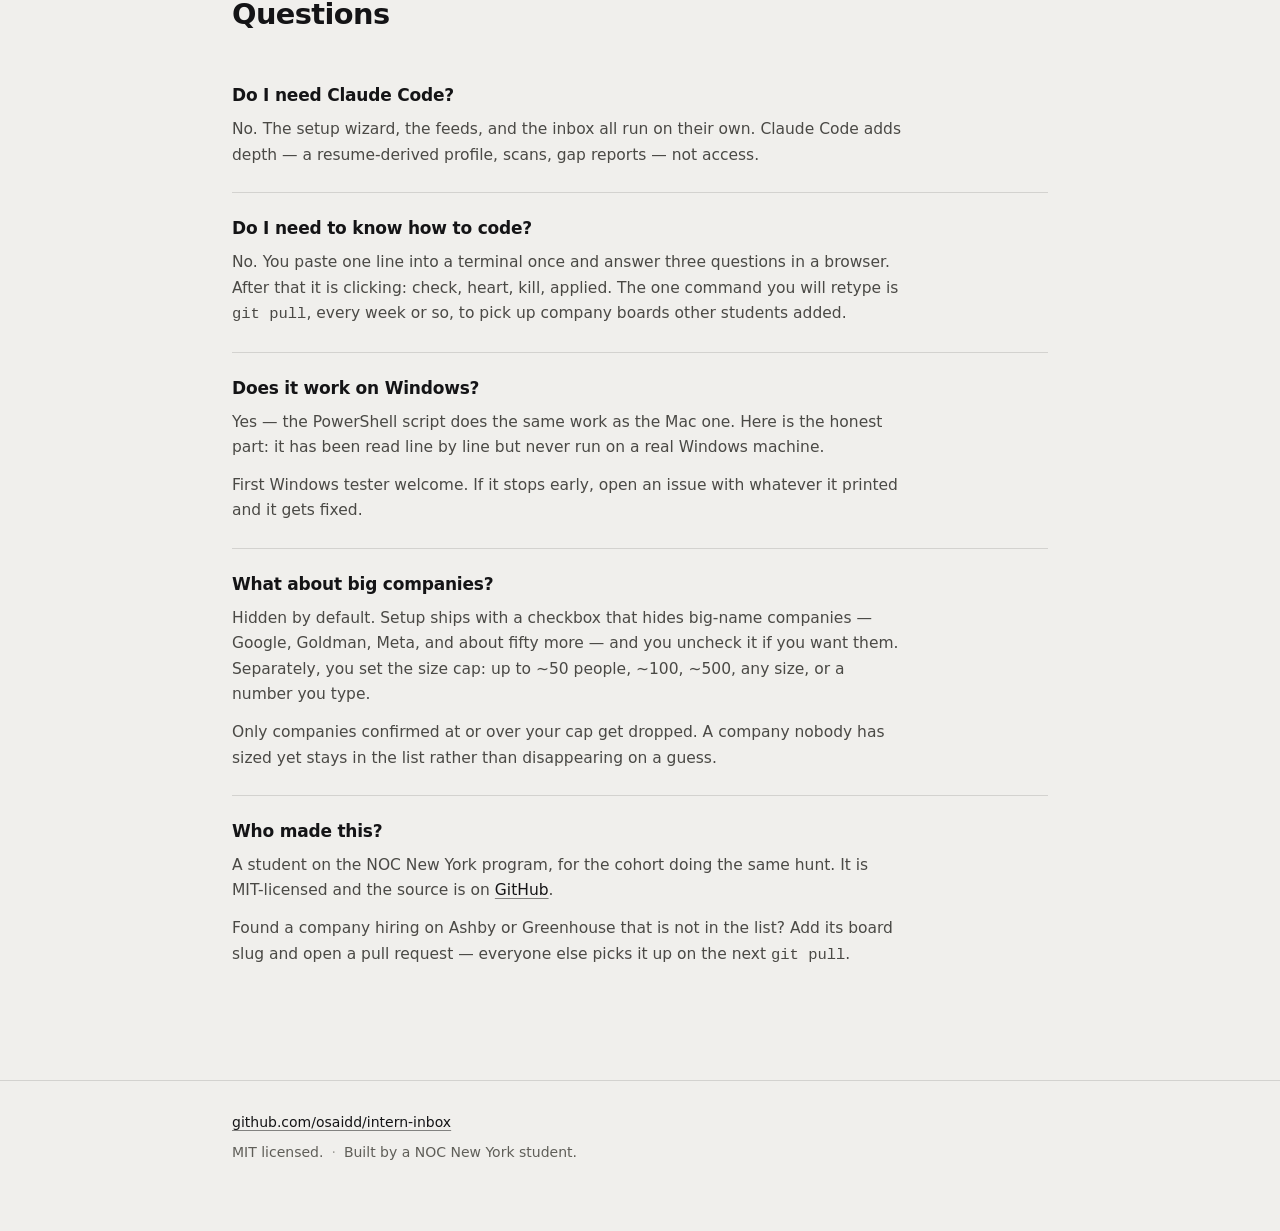
==== commit 4c823be7: "docs: landing-page review fixes — honest install/privacy copy, fifth skill, cap wording Four sentenc" ====
--- a/docs/index.html
+++ b/docs/index.html
@@ -291,8 +291,8 @@
         <div>
           <h3>Paste one command</h3>
           <p>It installs what is missing, downloads the project to <code>~/intern-inbox</code>, and starts it.
-            About a minute the first time, mostly downloading Python. It touches nothing else on your computer —
-            everything lands in that one folder.</p>
+            About a minute the first time, mostly downloading Python. Apart from uv — the Python tool it
+            installs if you don't already have it — everything lands in that one folder.</p>
           <p class="aside">Already have Claude Code? The same paste opens the project there instead.</p>
         </div>
       </li>
@@ -361,8 +361,10 @@
     <p class="lede">Your resume, profile, config, and pipeline never leave the laptop. Resume files are
       gitignored, so <code>git add -A</code> cannot stage them even by accident.</p>
     <p class="lede">To be precise about what does leave: the feeds call the public job-board APIs to fetch
-      listings, company logos load from Google's favicon service, and the office map loads OpenStreetMap
-      tiles. Those services see ordinary page requests. Nothing about you is sent anywhere.</p>
+      listings, and board requests carry the contact email you gave at setup in an honest User-Agent so
+      employers can reach you about traffic. Company logos load from Google's favicon service and the
+      office map loads OpenStreetMap tiles — both ordinary page requests. Your resume, profile, and
+      pipeline never leave the laptop.</p>
   </div>
 </section>
 
@@ -372,7 +374,7 @@
       <h2>Goes further with Claude Code</h2>
       <p class="lede">Recommended, not required. The install, the setup questions, the feeds, and the inbox
         all run without it. What it adds is depth: open the <code>intern-inbox</code> folder in
-        <a href="https://claude.com/claude-code">Claude Code</a> and four commands become available.</p>
+        <a href="https://claude.com/claude-code">Claude Code</a> and five commands become available.</p>
 
       <ul class="commands" role="list">
         <li><code>/setup</code> <span>— reads your actual resume and rewrites your keywords and rankings from
@@ -381,6 +383,7 @@
           turns the priority column into real tiers.</span></li>
         <li><code>/skills-gap</code> <span>— every stored job description read against your profile: what the
           market wants, where you fall short, per-role fit briefs.</span></li>
+        <li><code>/add-opportunity</code> <span>— paste any posting, URL, or alert email to file it.</span></li>
         <li><code>/pipeline-review</code> <span>— triage by talking: "kill 12", "applied to Ramp".</span></li>
       </ul>
 
@@ -420,7 +423,7 @@
         <p>Hidden by default. Setup ships with a checkbox that hides big-name companies — Google, Goldman, Meta,
           and about fifty more — and you uncheck it if you want them. Separately, you set the size cap: up to
           ~50 people, ~100, ~500, any size, or a number you type.</p>
-        <p>Only companies confirmed bigger than your cap get dropped. A company nobody has sized yet stays in
+        <p>Only companies confirmed at or over your cap get dropped. A company nobody has sized yet stays in
           the list rather than disappearing on a guess.</p>
       </div>
 
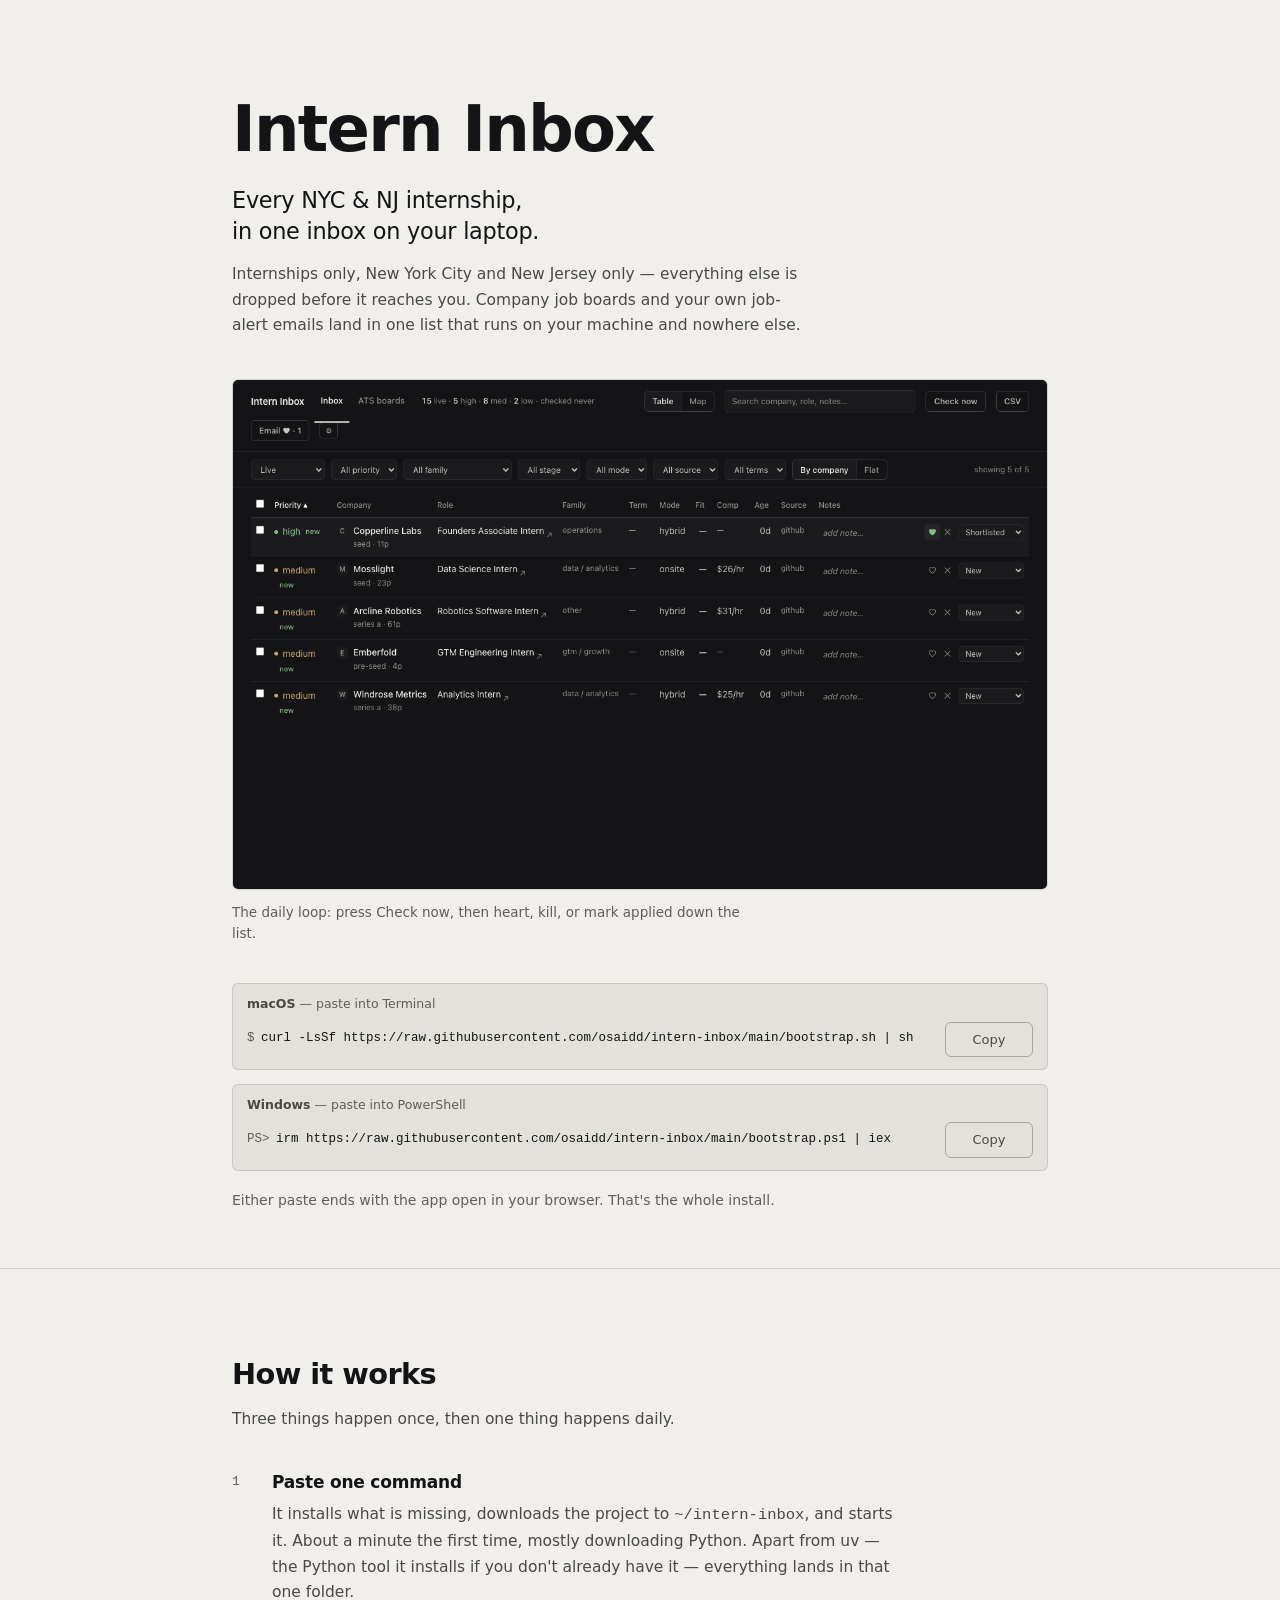
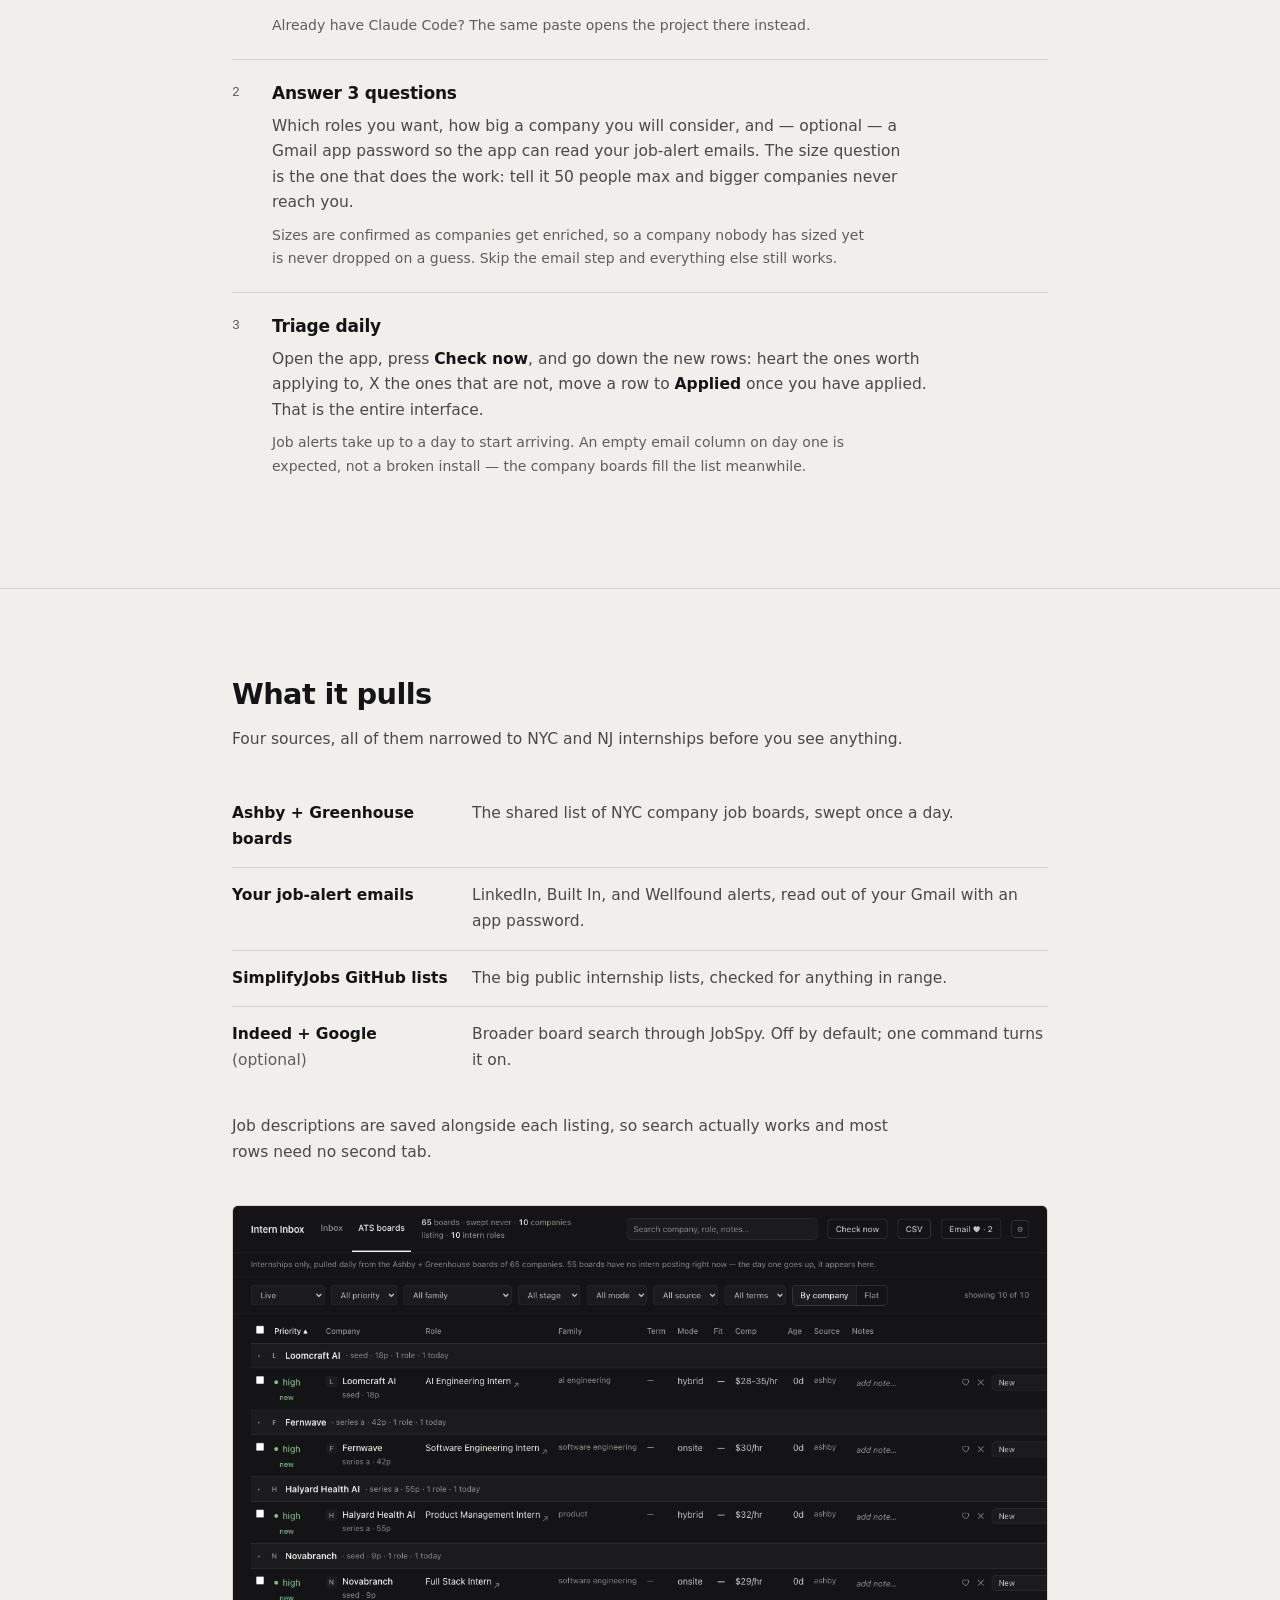
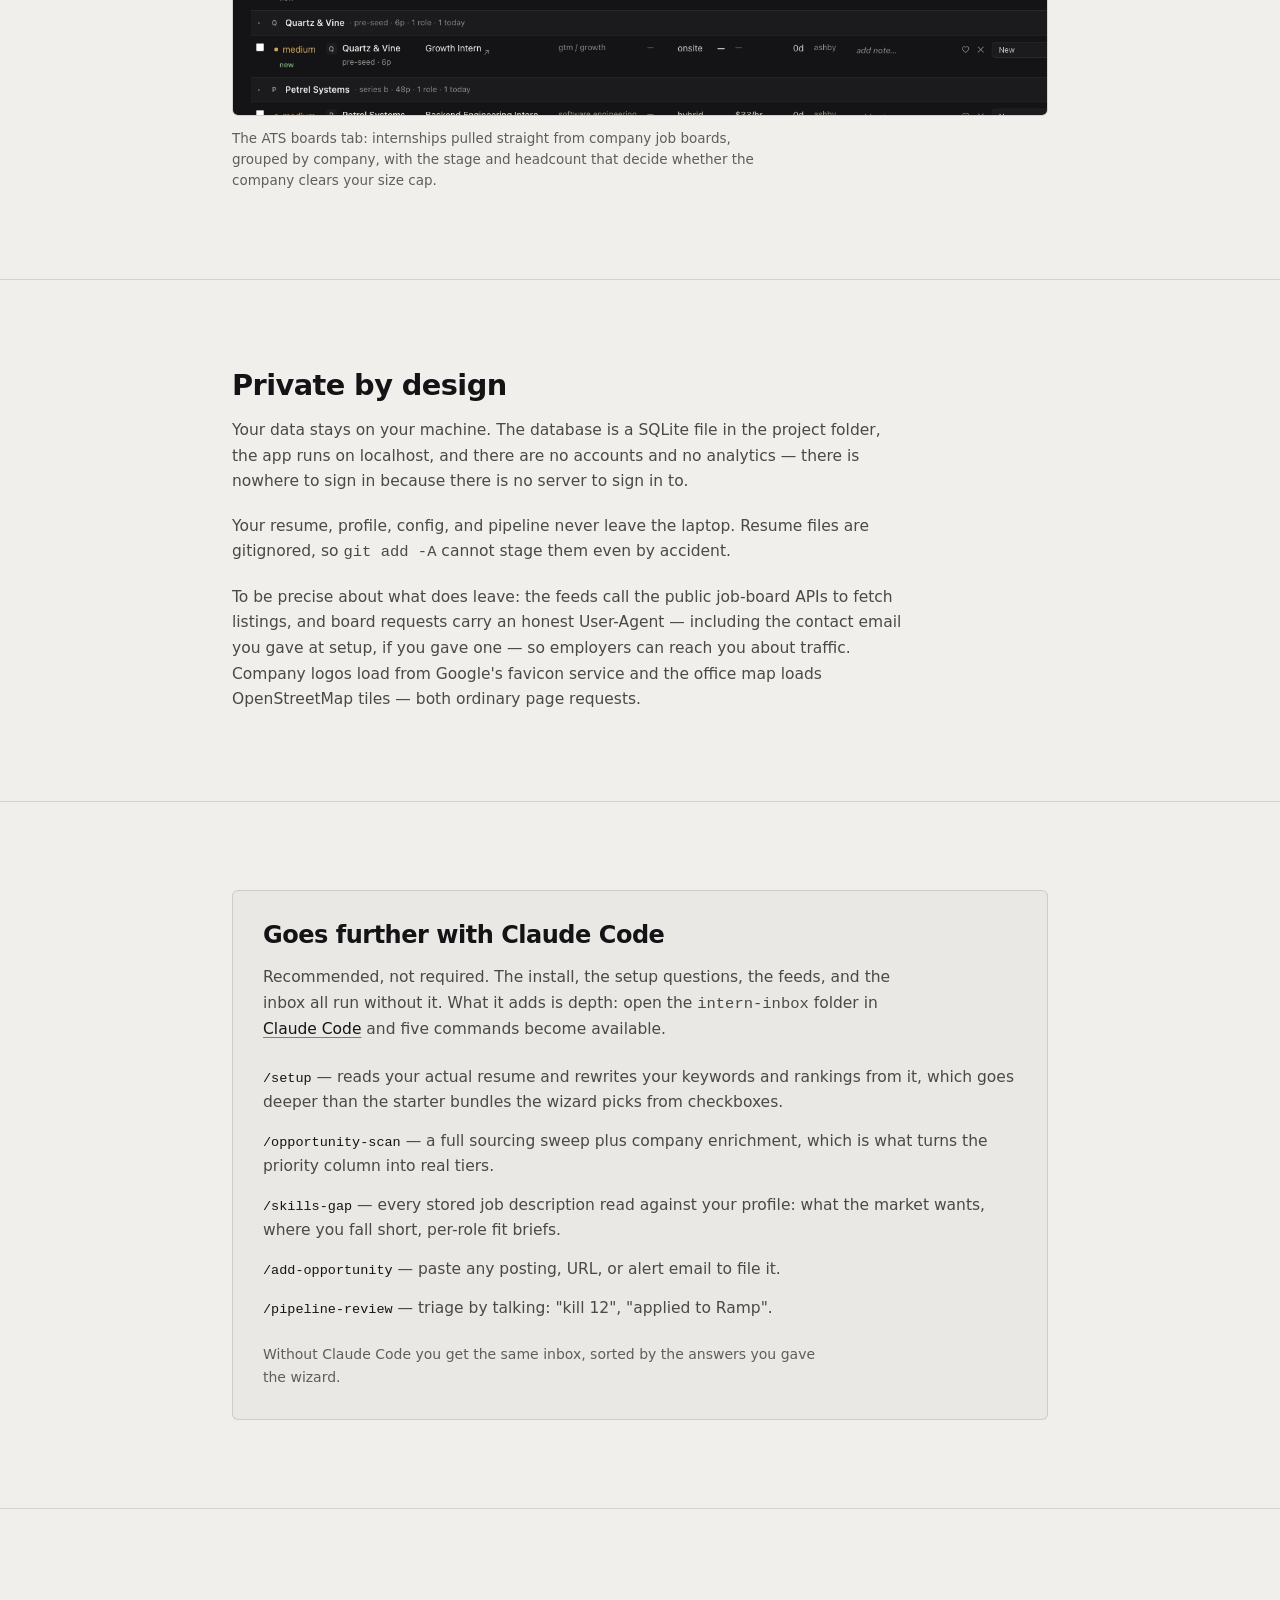
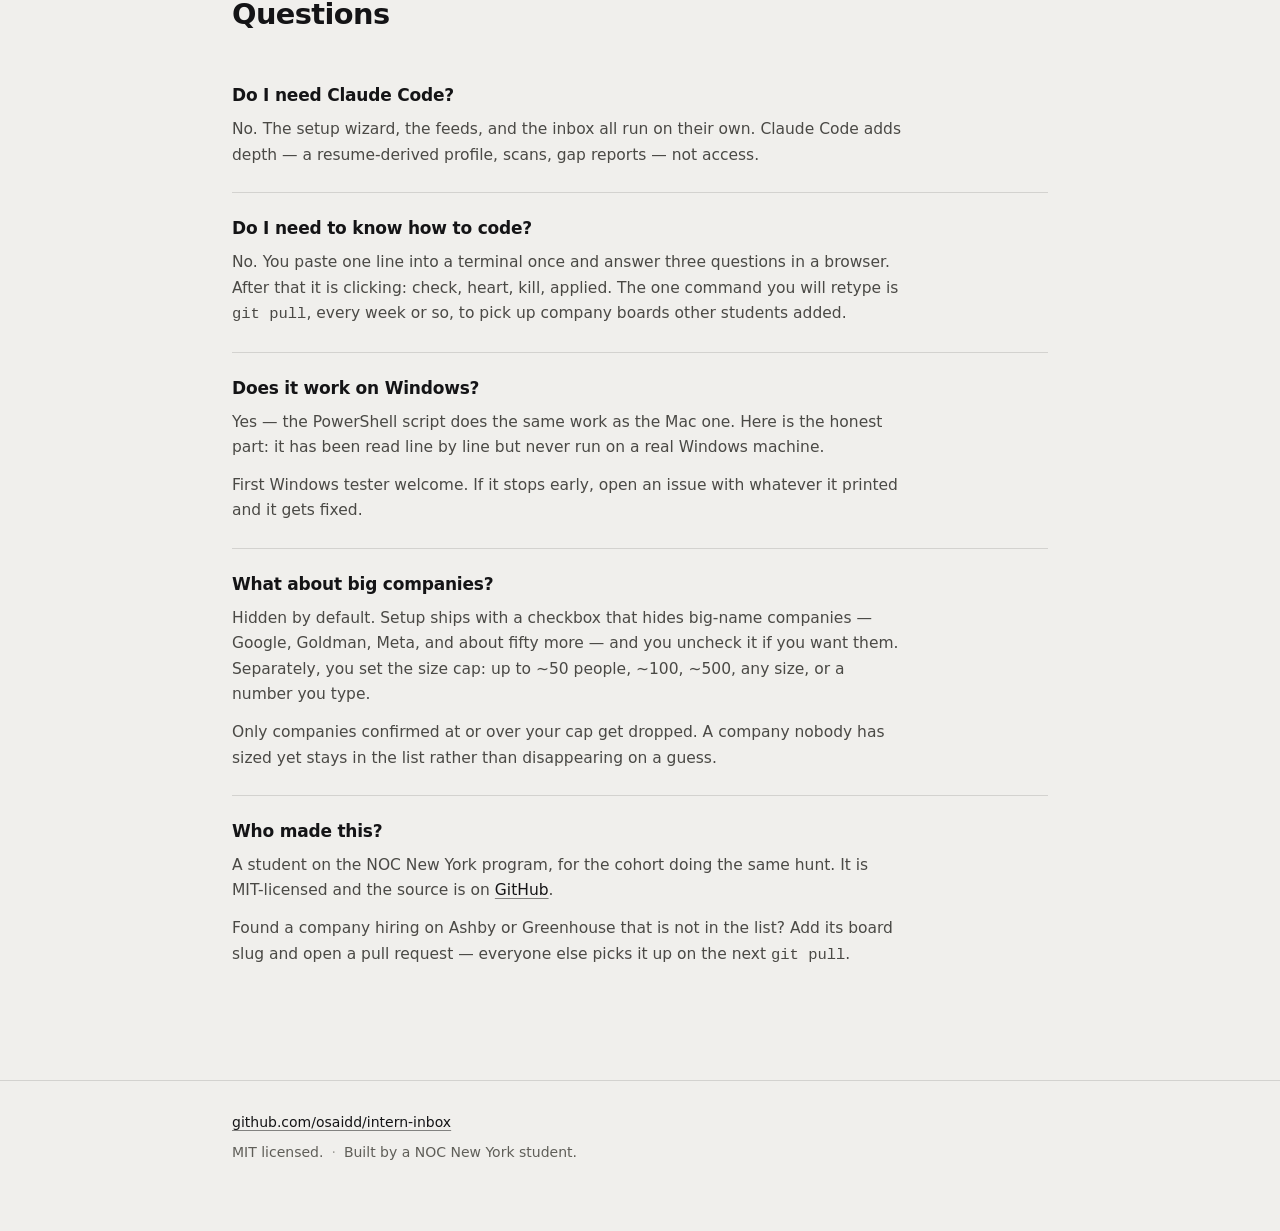
==== commit ab160ac4: "docs: landing-page review round 2 — conditional User-Agent claim, drop duplicate sentence Fix breaka" ====
--- a/docs/index.html
+++ b/docs/index.html
@@ -361,10 +361,10 @@
     <p class="lede">Your resume, profile, config, and pipeline never leave the laptop. Resume files are
       gitignored, so <code>git add -A</code> cannot stage them even by accident.</p>
     <p class="lede">To be precise about what does leave: the feeds call the public job-board APIs to fetch
-      listings, and board requests carry the contact email you gave at setup in an honest User-Agent so
-      employers can reach you about traffic. Company logos load from Google's favicon service and the
-      office map loads OpenStreetMap tiles — both ordinary page requests. Your resume, profile, and
-      pipeline never leave the laptop.</p>
+      listings, and board requests carry an honest User-Agent — including the contact email you gave
+      at setup, if you gave one — so employers can reach you about traffic. Company logos load from
+      Google's favicon service and the office map loads OpenStreetMap tiles — both ordinary page
+      requests.</p>
   </div>
 </section>
 
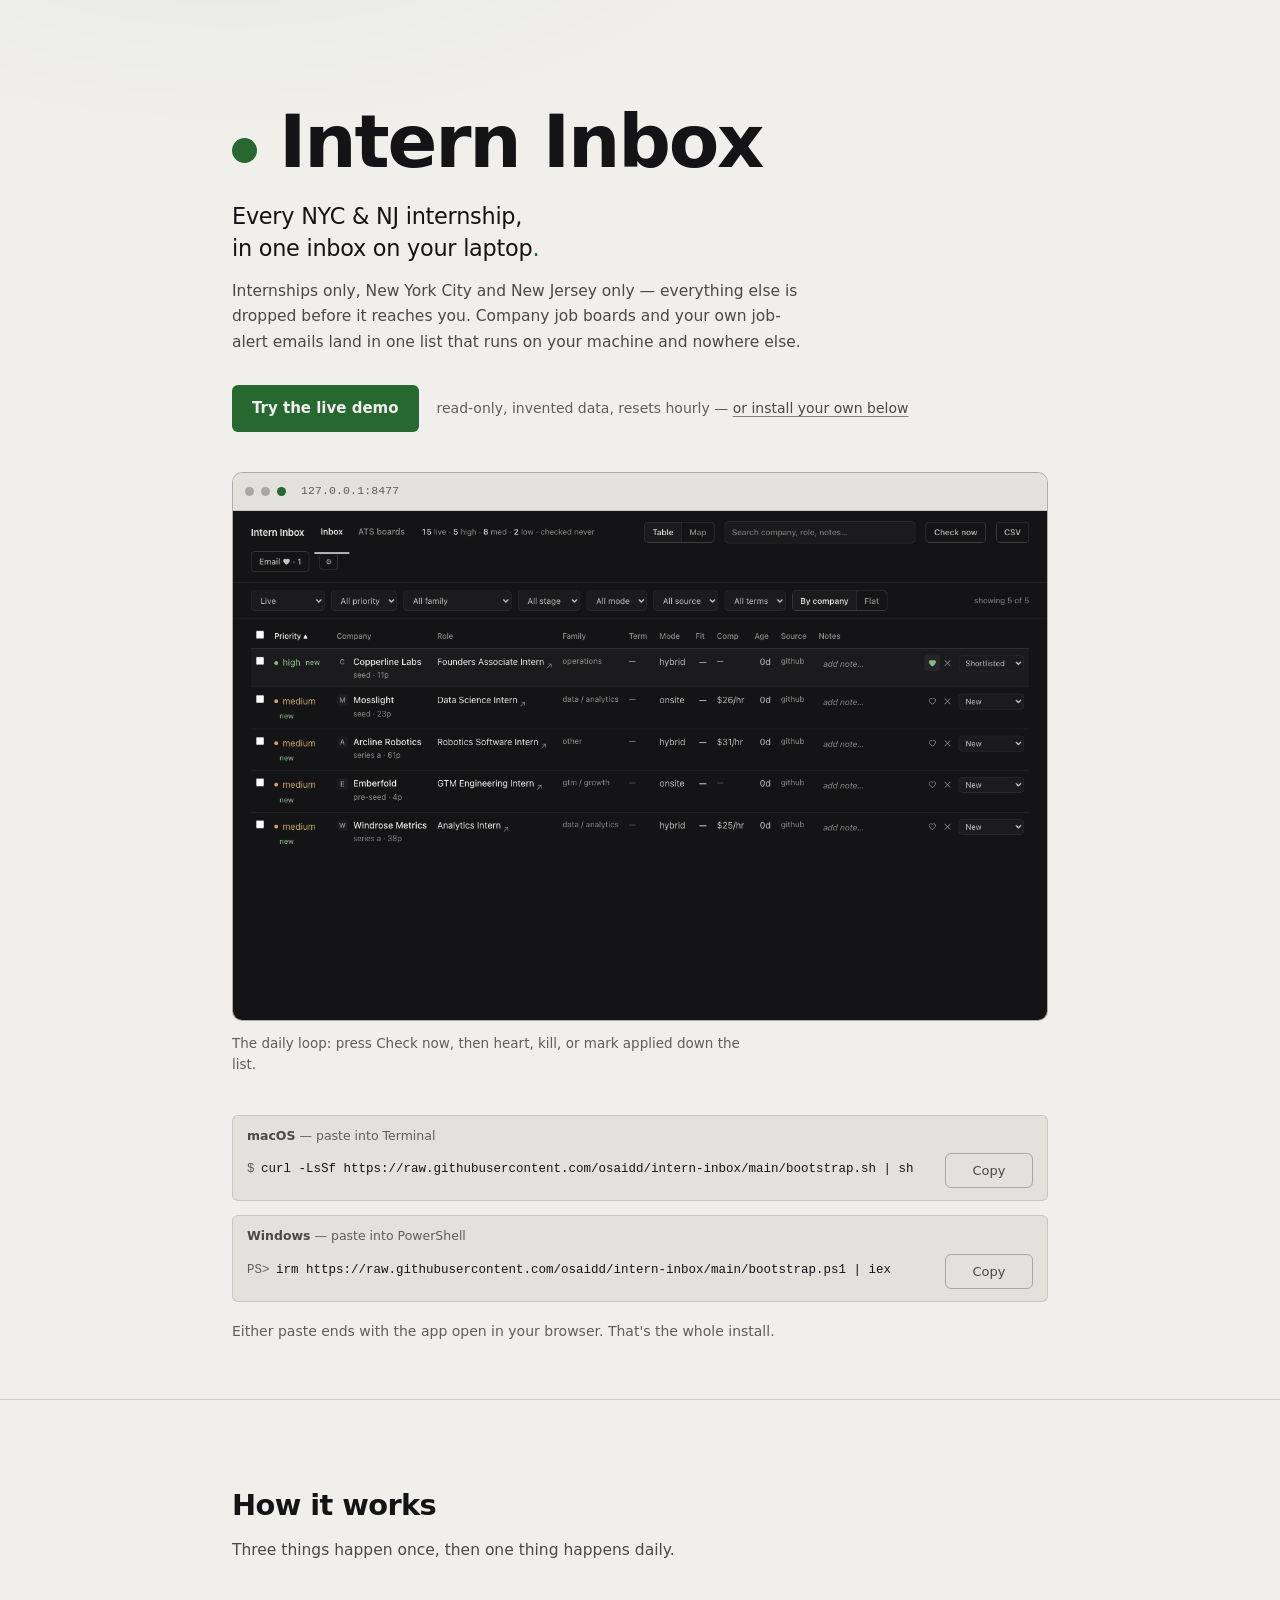
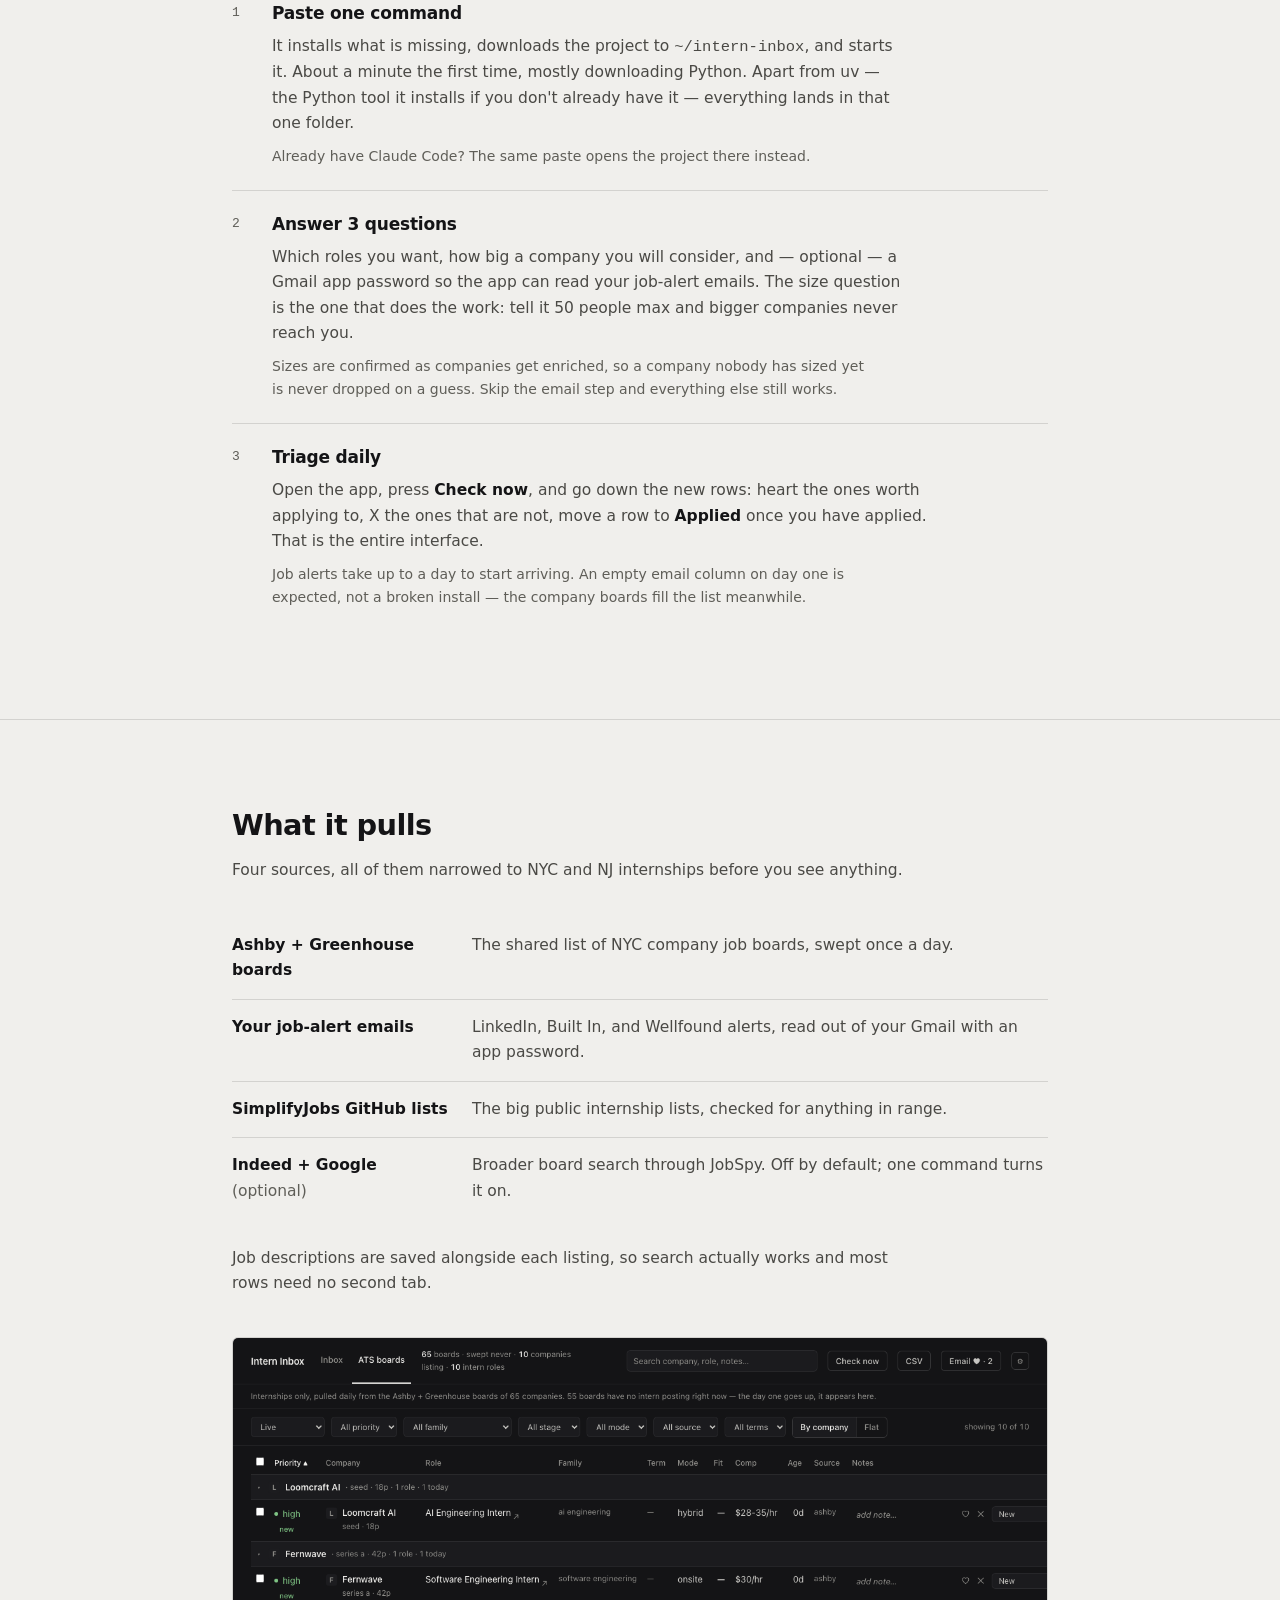
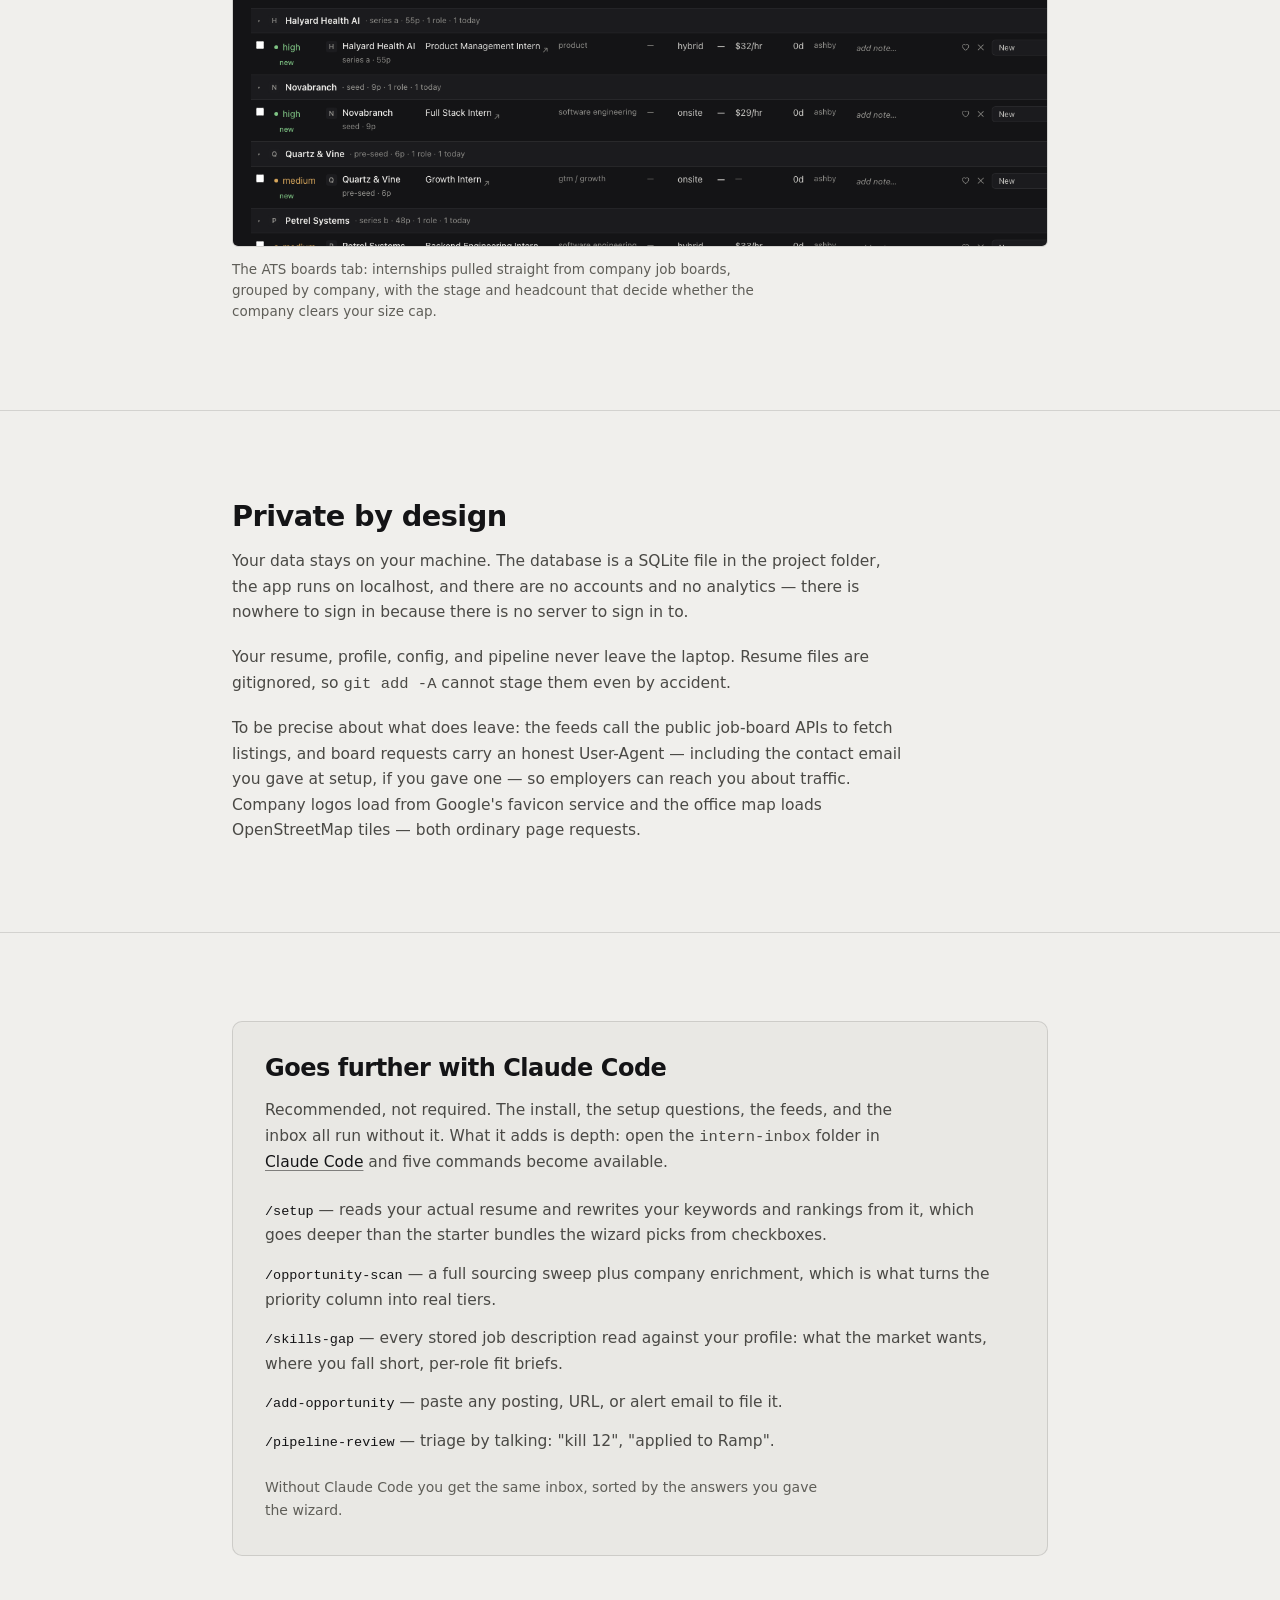
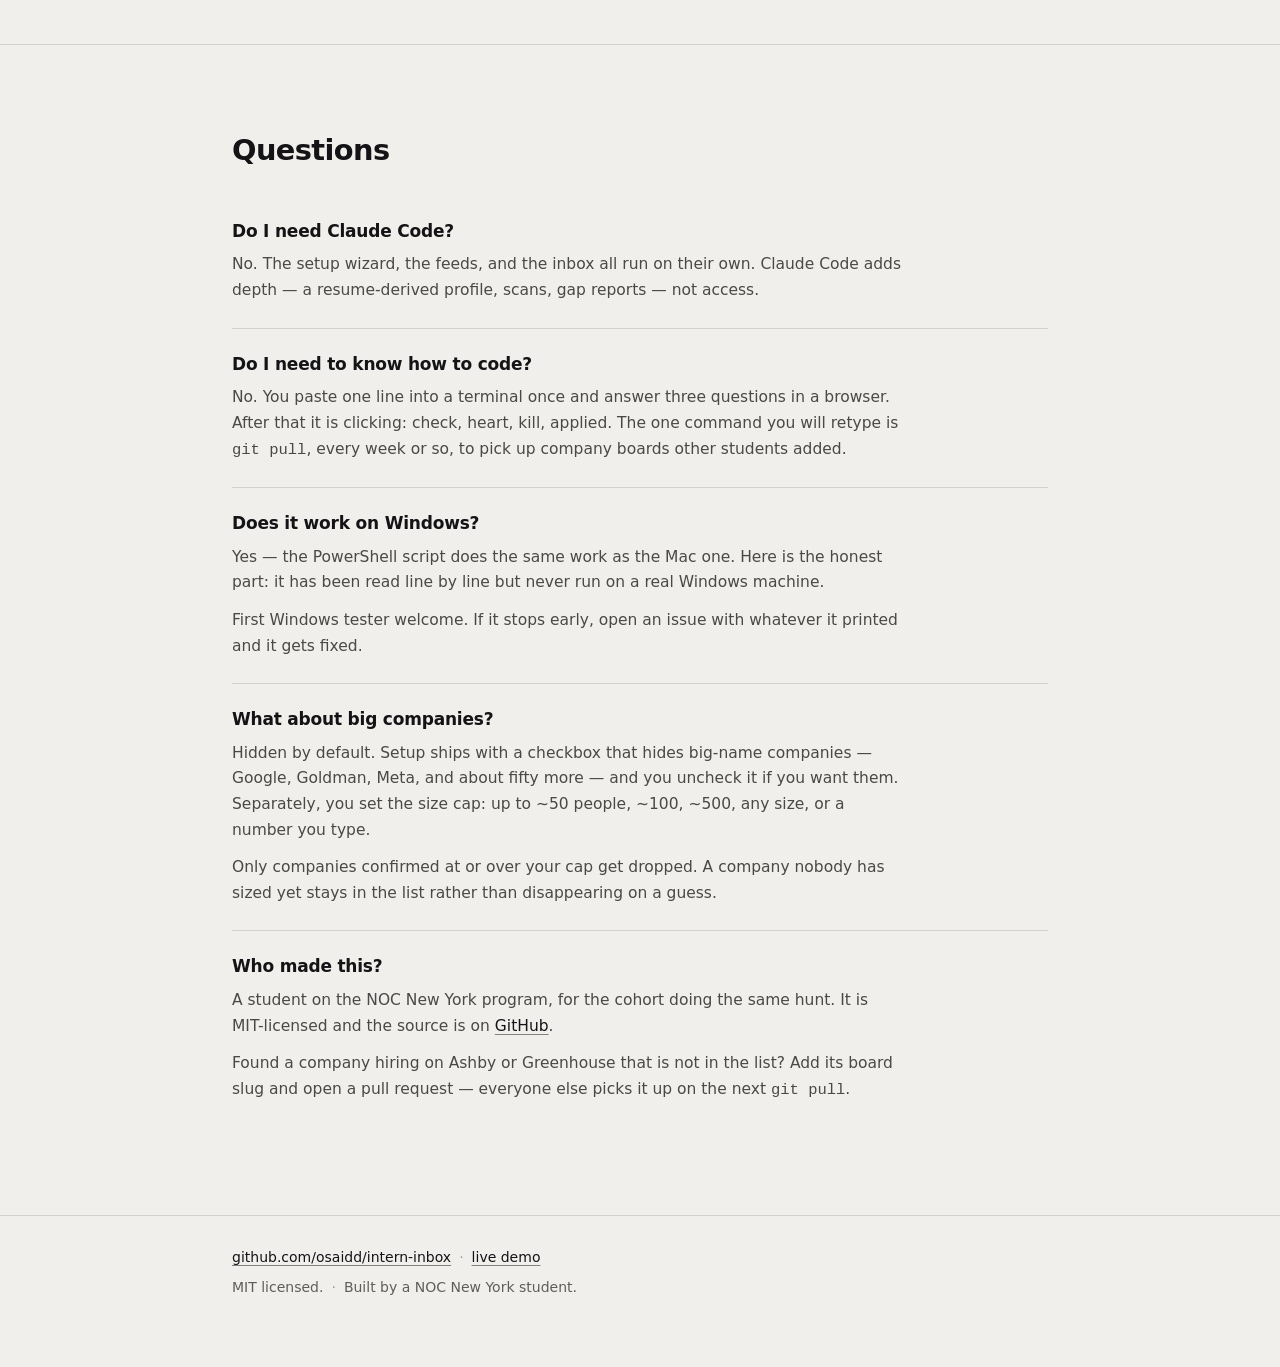
==== commit 0e573958: "docs(landing): glow-up — live-dot wordmark, framed demo window, committed green accent, demo CTA; ca" ====
--- a/docs/index.html
+++ b/docs/index.html
@@ -39,6 +39,8 @@
   --rhythm: clamp(52px, 8vw, 88px);
   --lh: 1.7;
   --ease: cubic-bezier(0.22, 1, 0.36, 1);
+  --glow: rgba(127, 196, 132, 0.07);
+  --ok-ink: #10130f;
 }
 @media (prefers-color-scheme: light) {
   :root {
@@ -54,6 +56,8 @@
     --ok: #26682f;
     --rule: rgba(0, 0, 0, 0.46);
     --lh: 1.65;
+    --glow: rgba(38, 104, 47, 0.05);
+    --ok-ink: #f0efec;
   }
 }
 
@@ -83,17 +87,25 @@
 
 h1, h2, h3 { color: var(--ink); text-wrap: balance; letter-spacing: -0.02em; }
 h1 {
-  font-size: clamp(2.4rem, 1.62rem + 3.3vw, 4rem);
-  font-weight: 600;
-  line-height: 1.04;
-  letter-spacing: -0.028em;
+  font-size: clamp(2.6rem, 1.6rem + 4.2vw, 4.6rem);
+  font-weight: 650;
+  line-height: 1.02;
+  letter-spacing: -0.03em;
 }
 h2 { font-size: clamp(1.4rem, 1.22rem + 0.75vw, 1.8rem); font-weight: 600; line-height: 1.22; }
 h3 { font-size: 1.0625rem; font-weight: 600; line-height: 1.4; letter-spacing: -0.012em; }
 p { text-wrap: pretty; max-width: 68ch; }
 
 /* ---------- hero ---------- */
-.hero { padding: clamp(48px, 9vw, 96px) 0 clamp(34px, 5.5vw, 56px); }
+.hero {
+  padding: clamp(52px, 9.5vw, 104px) 0 clamp(34px, 5.5vw, 56px);
+  background:
+    radial-gradient(58rem 30rem at 18% -12%, var(--glow), transparent 62%),
+    radial-gradient(40rem 22rem at 88% -18%, var(--glow), transparent 58%);
+}
+.mark { display: inline-block; width: 0.34em; height: 0.34em; margin-right: 0.3em;
+  border-radius: 50%; background: var(--ok); vertical-align: 0.06em; }
+.deck .dot { color: var(--ok); }
 .hero .deck {
   color: var(--ink);
   font-size: clamp(1.1rem, 1rem + 0.5vw, 1.4rem);
@@ -105,8 +117,35 @@
 }
 .hero .scope { margin-top: 14px; color: var(--text); max-width: 58ch; }
 
+.cta-row { display: flex; flex-wrap: wrap; align-items: center; gap: 14px 18px; margin-top: clamp(22px, 3.4vw, 30px); }
+.btn-demo {
+  display: inline-block;
+  font-weight: 600;
+  font-size: 15px;
+  color: var(--ok-ink);
+  background: var(--ok);
+  border: 0;
+  border-radius: var(--radius);
+  padding: 11px 20px;
+  text-decoration: none;
+  transition: filter 0.15s ease-out, transform 0.15s var(--ease);
+}
+.btn-demo:hover { filter: brightness(1.08); }
+.btn-demo:active { transform: translateY(1px); }
+.cta-row .or { color: var(--muted); font-size: 14px; }
+.cta-row .or a { color: var(--text); }
+
 figure { margin: clamp(28px, 4.5vw, 40px) 0 0; }
-figure img { display: block; width: 100%; border: 1px solid var(--line); border-radius: var(--radius); }
+.window { border: 1px solid var(--line-strong); border-radius: 10px; overflow: hidden;
+  background: var(--surface); box-shadow: inset 0 1px 0 rgba(255, 255, 255, 0.05); }
+.titlebar { display: flex; align-items: center; gap: 7px; padding: 9px 12px;
+  background: var(--raised); border-bottom: 1px solid var(--line); }
+.titlebar .tdot { width: 9px; height: 9px; border-radius: 50%; background: var(--line-strong); }
+.titlebar .tdot.live { background: var(--ok); }
+.titlebar .url { margin-left: 8px; color: var(--muted); font-family: var(--mono); font-size: 11.5px;
+  letter-spacing: 0.01em; user-select: none; -webkit-user-select: none; }
+.window img { display: block; width: 100%; border: 0; border-radius: 0; }
+figure > img { display: block; width: 100%; border: 1px solid var(--line); border-radius: var(--radius); }
 figcaption { margin-top: 12px; color: var(--muted); font-size: 13.5px; line-height: 1.55; max-width: 62ch; }
 
 /* ---------- paste commands ---------- */
@@ -150,7 +189,7 @@
   cursor: pointer;
   transition: color 0.15s ease-out, border-color 0.15s ease-out, background-color 0.15s ease-out;
 }
-.copy:hover { color: var(--ink); border-color: var(--ink); background: var(--surface); }
+.copy:hover { color: var(--ink); border-color: var(--ok); background: var(--surface); }
 .copy[data-state="done"], .copy[data-state="done"]:hover { color: var(--ok); border-color: var(--ok); background: none; }
 .paste-hint { display: block; margin-top: 9px; color: var(--muted); font-size: 12.5px; }
 .paste-hint[hidden] { display: none; }
@@ -178,7 +217,8 @@
 .after-sources { margin-top: 26px; }
 
 /* claude code — an aside, so it gets the one panel on the page */
-.panel { background: var(--surface); border: 1px solid var(--line); border-radius: var(--radius); padding: clamp(20px, 3.4vw, 30px); }
+.panel { background: var(--surface); border: 1px solid var(--line); border-radius: 10px;
+  box-shadow: inset 0 1px 0 rgba(255, 255, 255, 0.05); padding: clamp(22px, 3.6vw, 32px); }
 .panel h2 { font-size: clamp(1.25rem, 1.14rem + 0.45vw, 1.5rem); }
 .commands { margin-top: 22px; display: grid; gap: 13px; }
 .commands li { padding-left: 0; }
@@ -230,6 +270,8 @@
   .hero > .wrap > *:nth-child(5) { animation-delay: 0.2s; }
   .hero > .wrap > *:nth-child(6) { animation-delay: 0.25s; }
   @keyframes rise { from { opacity: 0; transform: translateY(10px); } to { opacity: 1; transform: none; } }
+  .mark { animation: breathe 2.6s ease-in-out infinite; }
+  @keyframes breathe { 0%, 100% { opacity: 1; } 50% { opacity: 0.55; } }
 }
 </style>
 </head>
@@ -237,24 +279,32 @@
 
 <header class="hero">
   <div class="wrap">
-    <h1>Intern Inbox</h1>
-    <p class="deck">Every NYC &amp; NJ internship, in one inbox on your laptop.</p>
+    <h1><span class="mark" aria-hidden="true"></span>Intern Inbox</h1>
+    <p class="deck">Every NYC &amp; NJ internship, in one inbox on your laptop<span class="dot" aria-hidden="true">.</span></p>
     <p class="scope">Internships only, New York City and New Jersey only — everything else is dropped
       before it reaches you. Company job boards and your own job-alert emails land in one list that
       runs on your machine and nowhere else.</p>
 
+    <div class="cta-row">
+      <a class="btn-demo" href="https://intern-inbox-demo.fly.dev">Try the live demo</a>
+      <span class="or">read-only, invented data, resets hourly — <a href="#install">or install your own below</a></span>
+    </div>
+
     <figure>
+      <div class="window">
+        <div class="titlebar" aria-hidden="true"><span class="tdot"></span><span class="tdot"></span><span class="tdot live"></span><span class="url">127.0.0.1:8477</span></div>
       <img src="demo.gif" alt="The Intern Inbox app: a dark table of NYC internship listings being worked through row by row — hearted, killed, moved to applied — then the ATS boards tab, grouped by company." width="1280" height="800" loading="lazy" decoding="async">
+      </div>
       <figcaption>The daily loop: press Check now, then heart, kill, or mark applied down the list.</figcaption>
     </figure>
 
-    <div class="pastes">
+    <div class="pastes" id="install">
       <div class="paste">
         <span class="paste-os"><b>macOS</b> — paste into Terminal</span>
         <div class="paste-row">
           <code class="cmd"><span class="prompt" aria-hidden="true">$</span><span id="cmd-mac">curl -LsSf https://raw.githubusercontent.com/osaidd/intern-inbox/main/bootstrap.sh | sh</span></code>
           <button type="button" class="copy" data-cmd="cmd-mac" data-hint="hint-mac">
-            <span class="copy-label" aria-live="polite">Copy</span>
+            <span class="copy-label">Copy</span>
             <span class="vh"> the macOS install command</span>
           </button>
         </div>
@@ -266,7 +316,7 @@
         <div class="paste-row">
           <code class="cmd"><span class="prompt" aria-hidden="true">PS&gt;</span><span id="cmd-win">irm https://raw.githubusercontent.com/osaidd/intern-inbox/main/bootstrap.ps1 | iex</span></code>
           <button type="button" class="copy" data-cmd="cmd-win" data-hint="hint-win">
-            <span class="copy-label" aria-live="polite">Copy</span>
+            <span class="copy-label">Copy</span>
             <span class="vh"> the Windows install command</span>
           </button>
         </div>
@@ -275,6 +325,7 @@
     </div>
 
     <p class="hero-note">Either paste ends with the app open in your browser. That's the whole install.</p>
+    <span class="vh" aria-live="polite" id="copy-status"></span>
   </div>
 </header>
 
@@ -442,7 +493,7 @@
 
 <footer>
   <div class="wrap">
-    <p><a href="https://github.com/osaidd/intern-inbox">github.com/osaidd/intern-inbox</a></p>
+    <p><a href="https://github.com/osaidd/intern-inbox">github.com/osaidd/intern-inbox</a><span class="sep" aria-hidden="true">·</span><a href="https://intern-inbox-demo.fly.dev">live demo</a></p>
     <p class="meta">
       <span>MIT licensed.</span><span class="sep" aria-hidden="true">·</span><span>Built by a NOC New York student.</span>
     </p>
@@ -454,10 +505,12 @@
   var RESET = 2000;
   var isMac = /Mac|iPhone|iPad/.test(navigator.userAgent || "");
 
+  var live = document.getElementById("copy-status");
   function flash(btn, label, hint, state) {
     var labelEl = btn.querySelector(".copy-label");
     var hintEl = btn.dataset.hint ? document.getElementById(btn.dataset.hint) : null;
     labelEl.textContent = label;
+    if (live) { live.textContent = label === "Copy" ? "" : label; }
     btn.dataset.state = state;
     if (hintEl) { hintEl.hidden = !hint; }
     clearTimeout(btn._t);
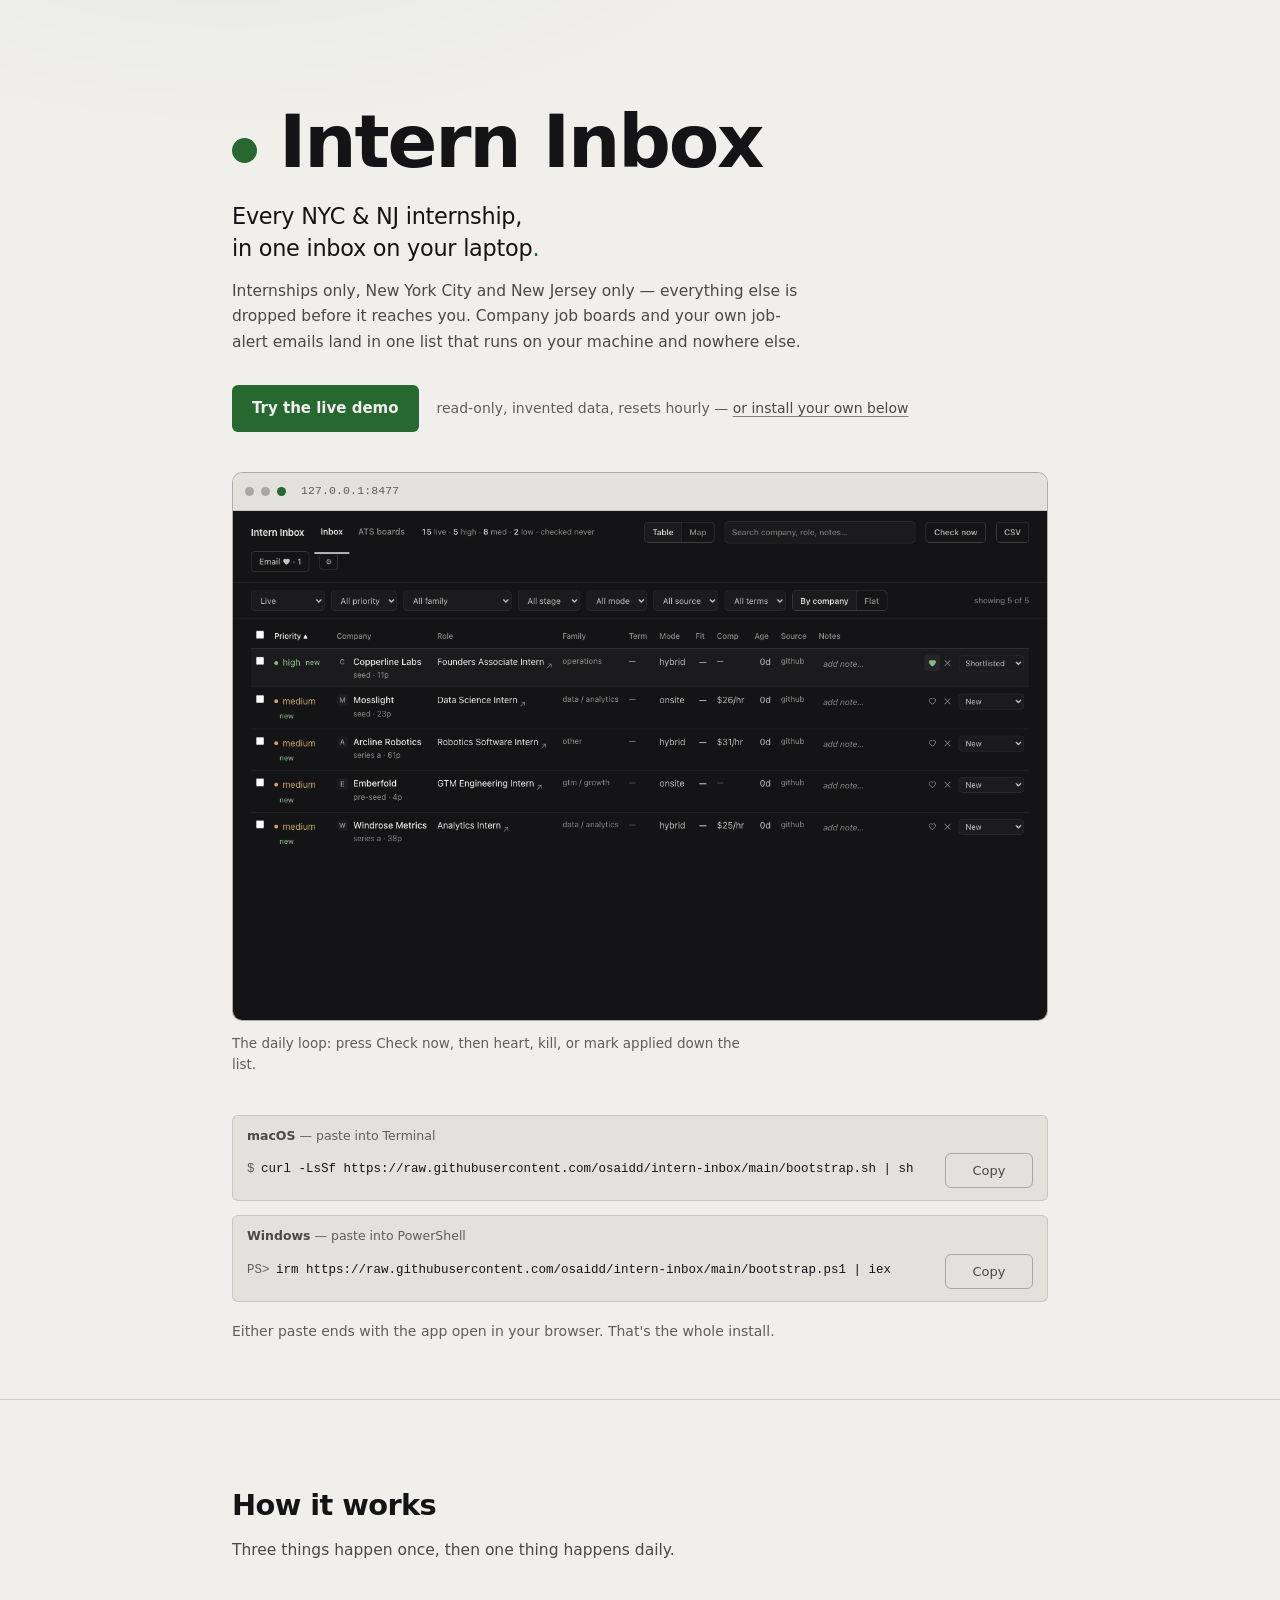
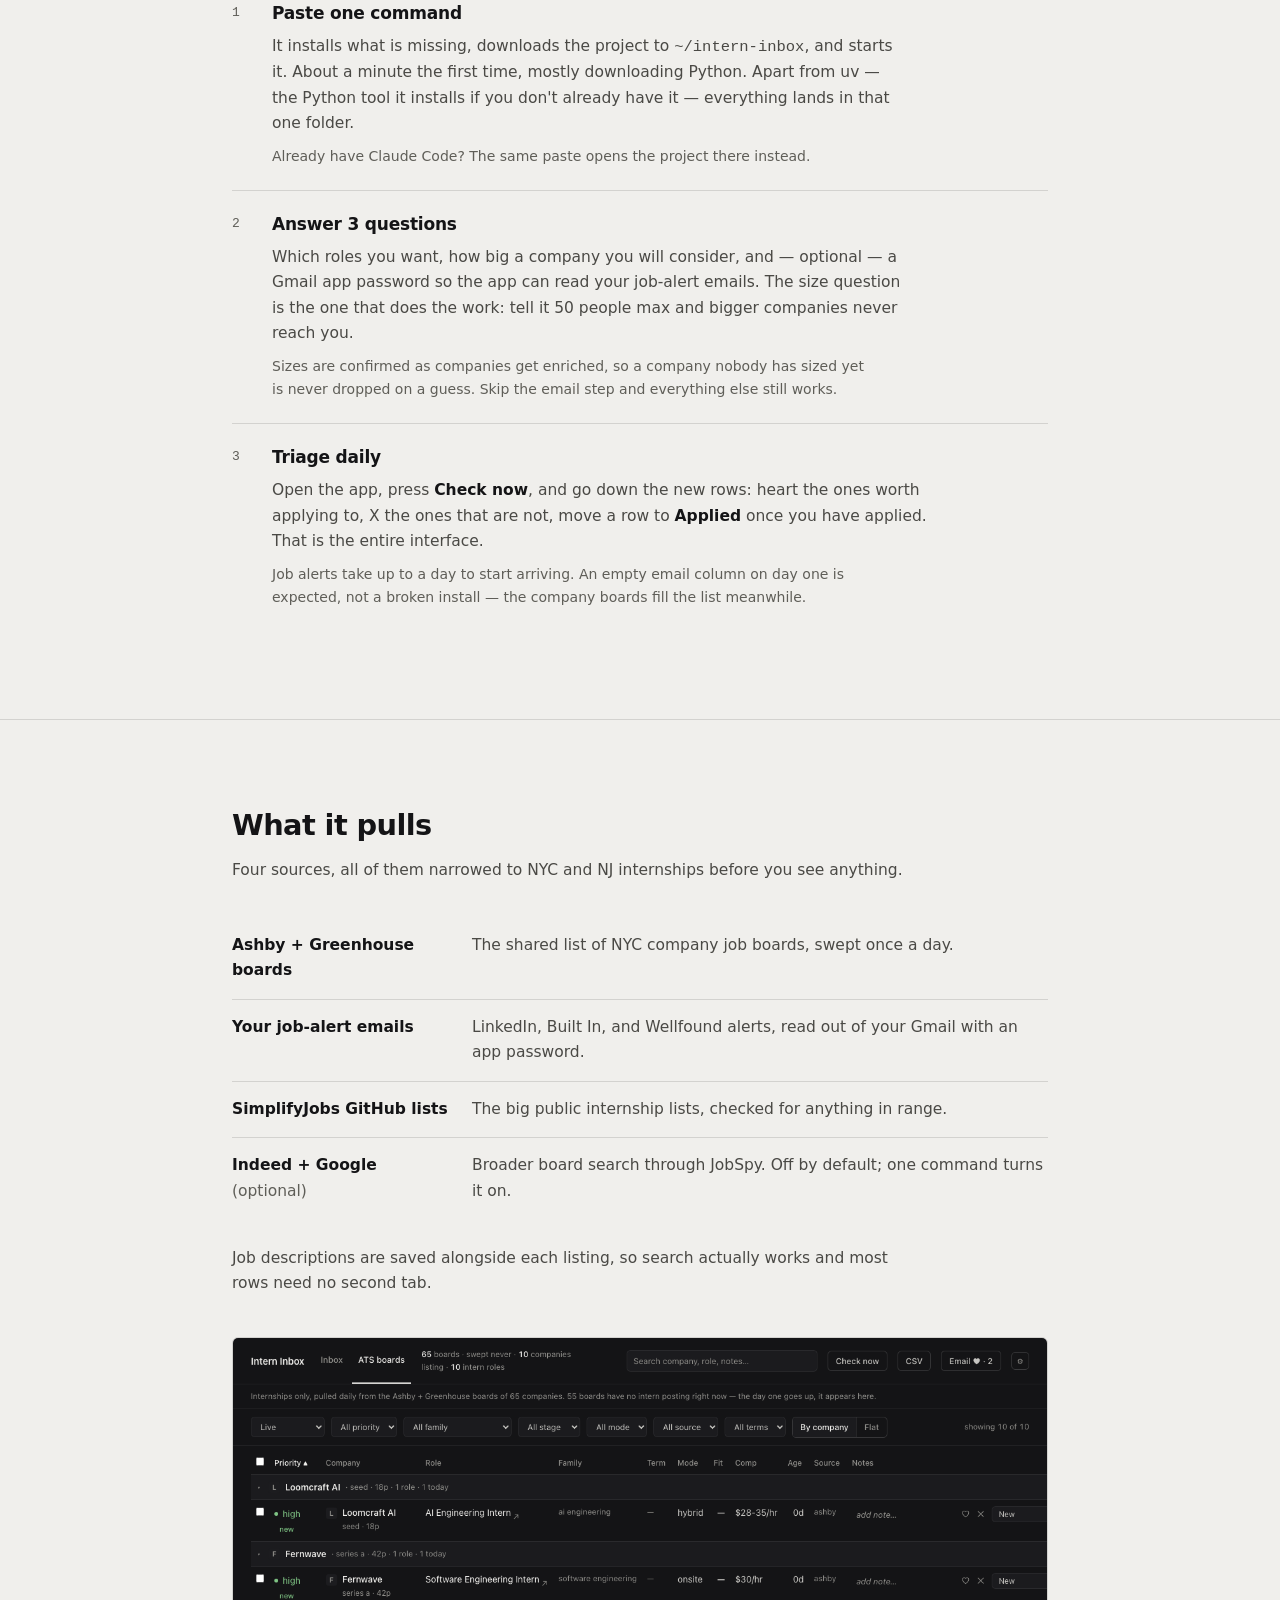
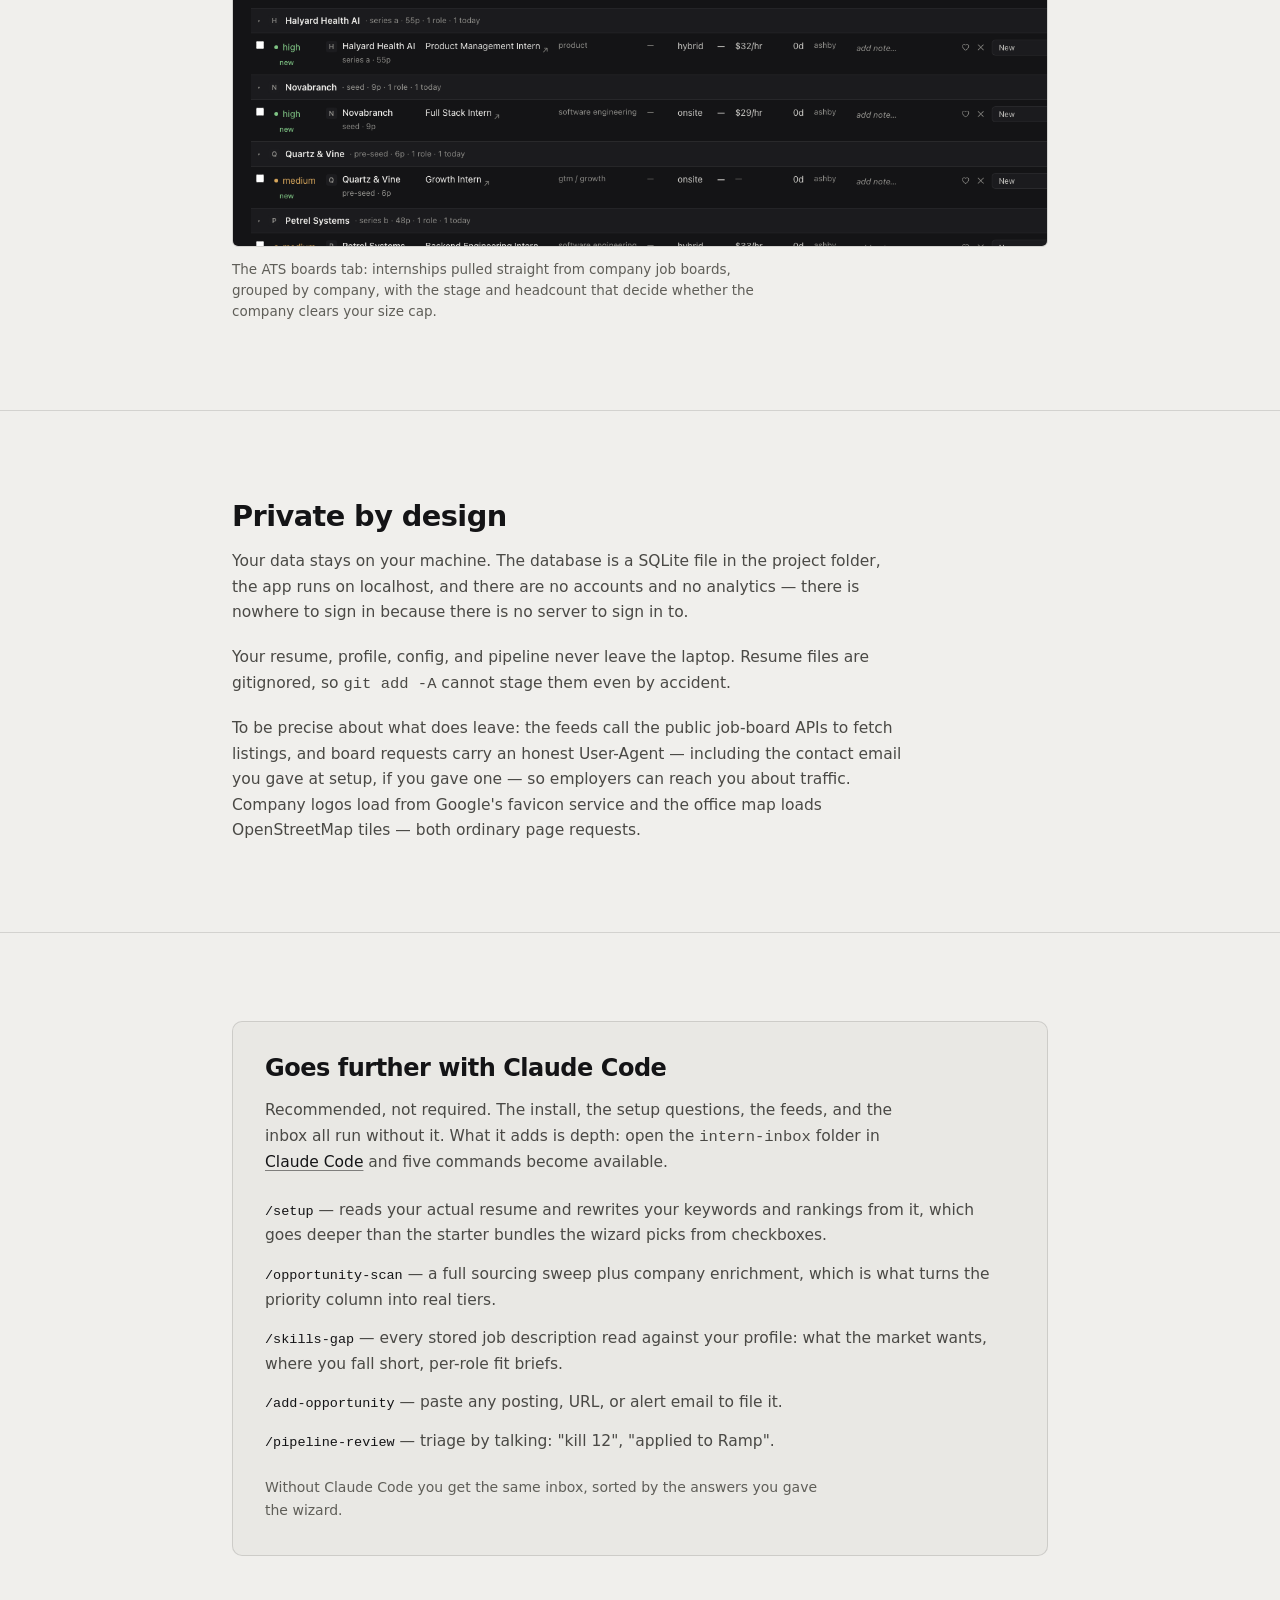
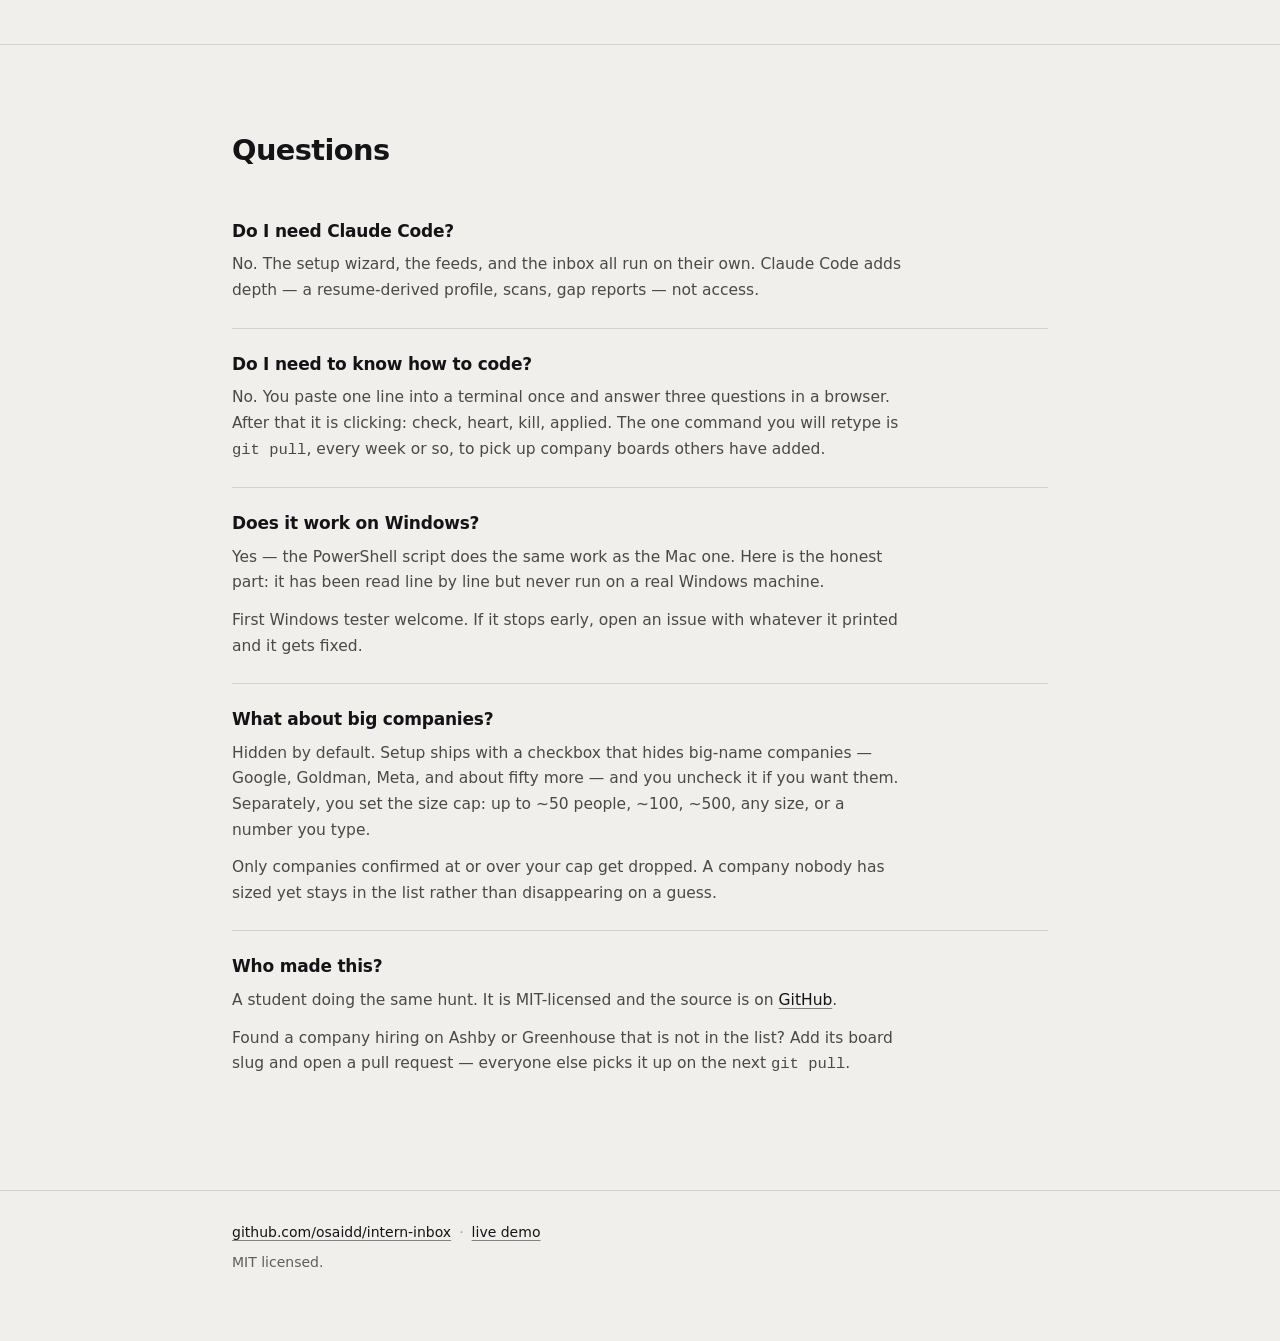
==== commit d4da268b: "docs: drop program name and audience framing — describe the tool, not who it's for Co-Authored-By: C" ====
--- a/docs/index.html
+++ b/docs/index.html
@@ -5,7 +5,7 @@
 <meta name="viewport" content="width=device-width, initial-scale=1">
 <meta name="color-scheme" content="dark light">
 <title>Intern Inbox — NYC/NJ internships, triaged on your laptop</title>
-<meta name="description" content="A local, private internship pipeline for students hunting NYC and NJ internships. Company job boards plus your own job-alert emails, triaged in one inbox that runs on your laptop. One paste to install.">
+<meta name="description" content="A local, private internship pipeline for NYC and NJ internships. Company job boards plus your own job-alert emails, triaged in one inbox that runs on your laptop. One paste to install.">
 <meta property="og:type" content="website">
 <meta property="og:title" content="Intern Inbox — NYC/NJ internships, triaged on your laptop">
 <meta property="og:description" content="Company job boards plus your own job-alert emails, in one inbox that runs on your laptop. One paste to install. No accounts, no analytics, nothing leaves your machine.">
@@ -458,7 +458,7 @@
         <h3>Do I need to know how to code?</h3>
         <p>No. You paste one line into a terminal once and answer three questions in a browser. After that it
           is clicking: check, heart, kill, applied. The one command you will retype is <code>git pull</code>,
-          every week or so, to pick up company boards other students added.</p>
+          every week or so, to pick up company boards others have added.</p>
       </div>
 
       <div>
@@ -480,7 +480,7 @@
 
       <div>
         <h3>Who made this?</h3>
-        <p>A student on the NOC New York program, for the cohort doing the same hunt. It is MIT-licensed and the
+        <p>A student doing the same hunt. It is MIT-licensed and the
           source is on <a href="https://github.com/osaidd/intern-inbox">GitHub</a>.</p>
         <p>Found a company hiring on Ashby or Greenhouse that is not in the list? Add its board slug and open a
           pull request — everyone else picks it up on the next <code>git pull</code>.</p>
@@ -495,7 +495,7 @@
   <div class="wrap">
     <p><a href="https://github.com/osaidd/intern-inbox">github.com/osaidd/intern-inbox</a><span class="sep" aria-hidden="true">·</span><a href="https://intern-inbox-demo.fly.dev">live demo</a></p>
     <p class="meta">
-      <span>MIT licensed.</span><span class="sep" aria-hidden="true">·</span><span>Built by a NOC New York student.</span>
+      <span>MIT licensed.</span>
     </p>
   </div>
 </footer>
